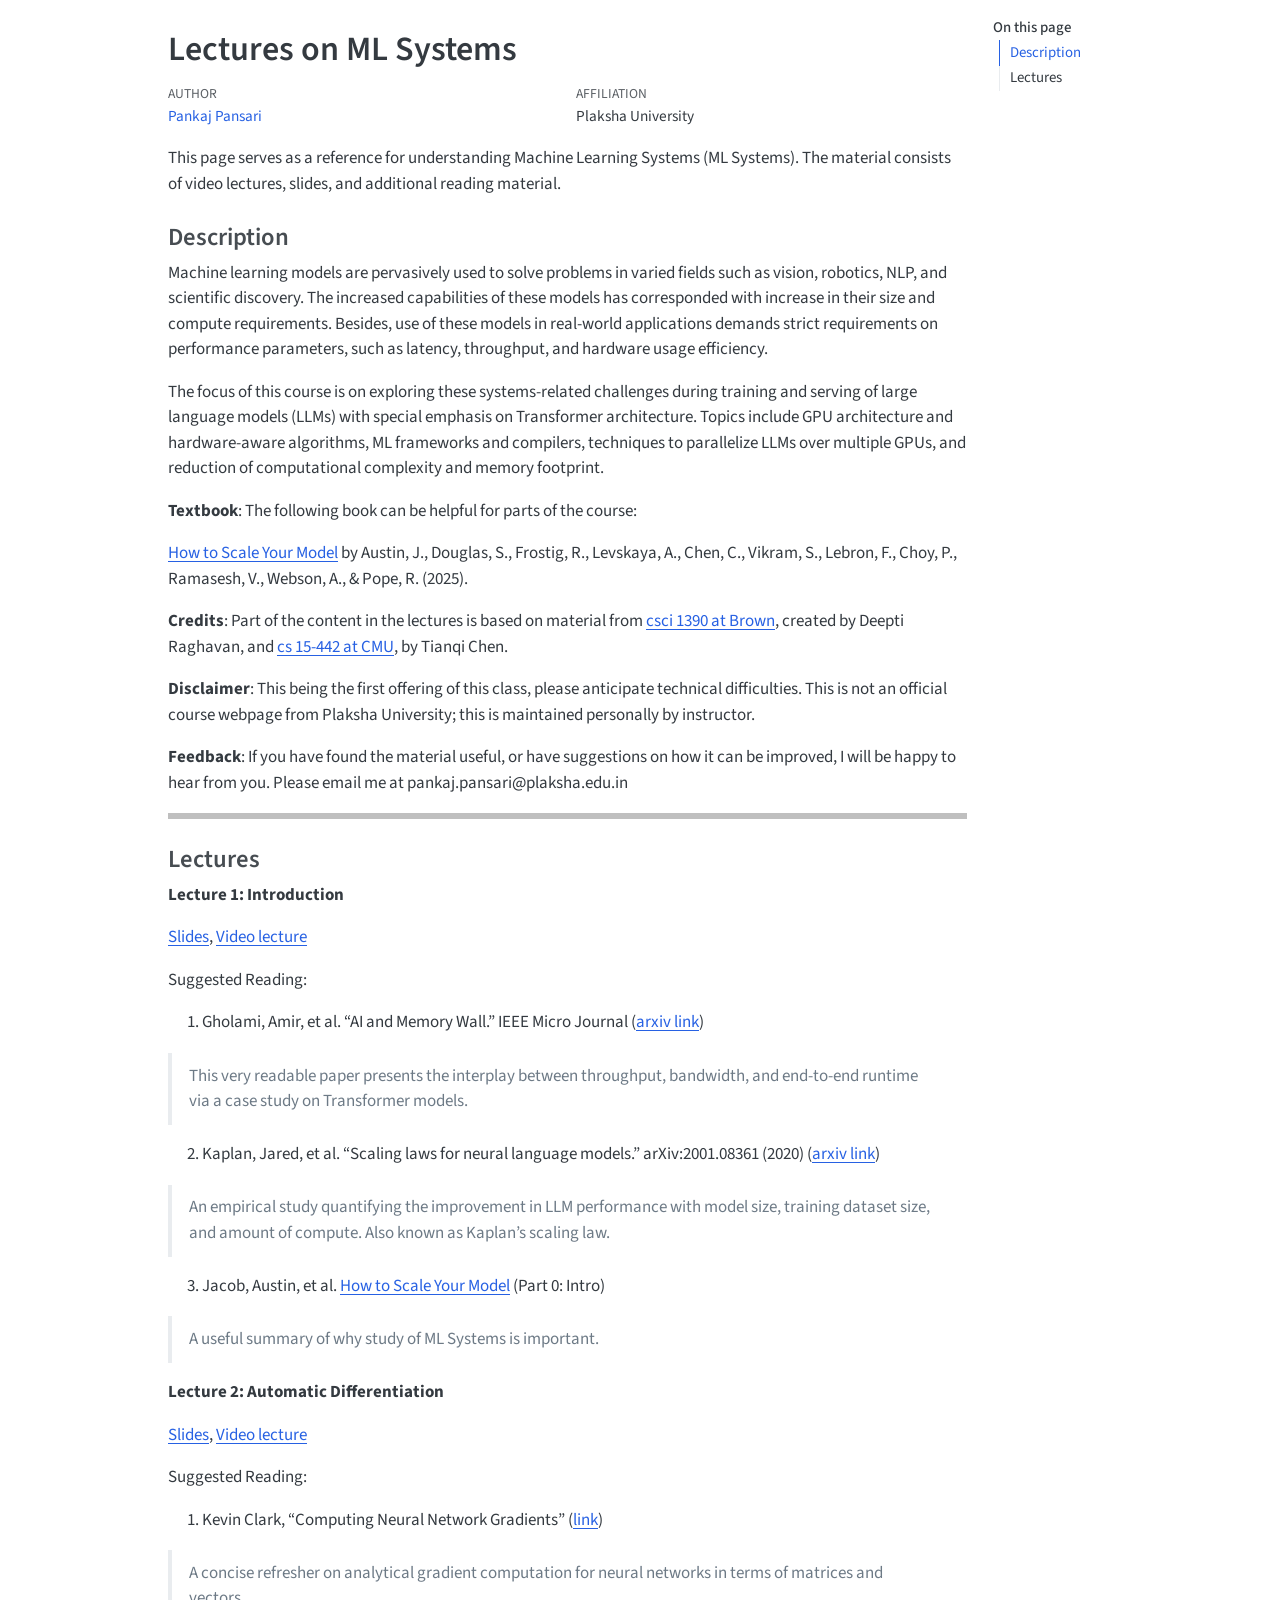
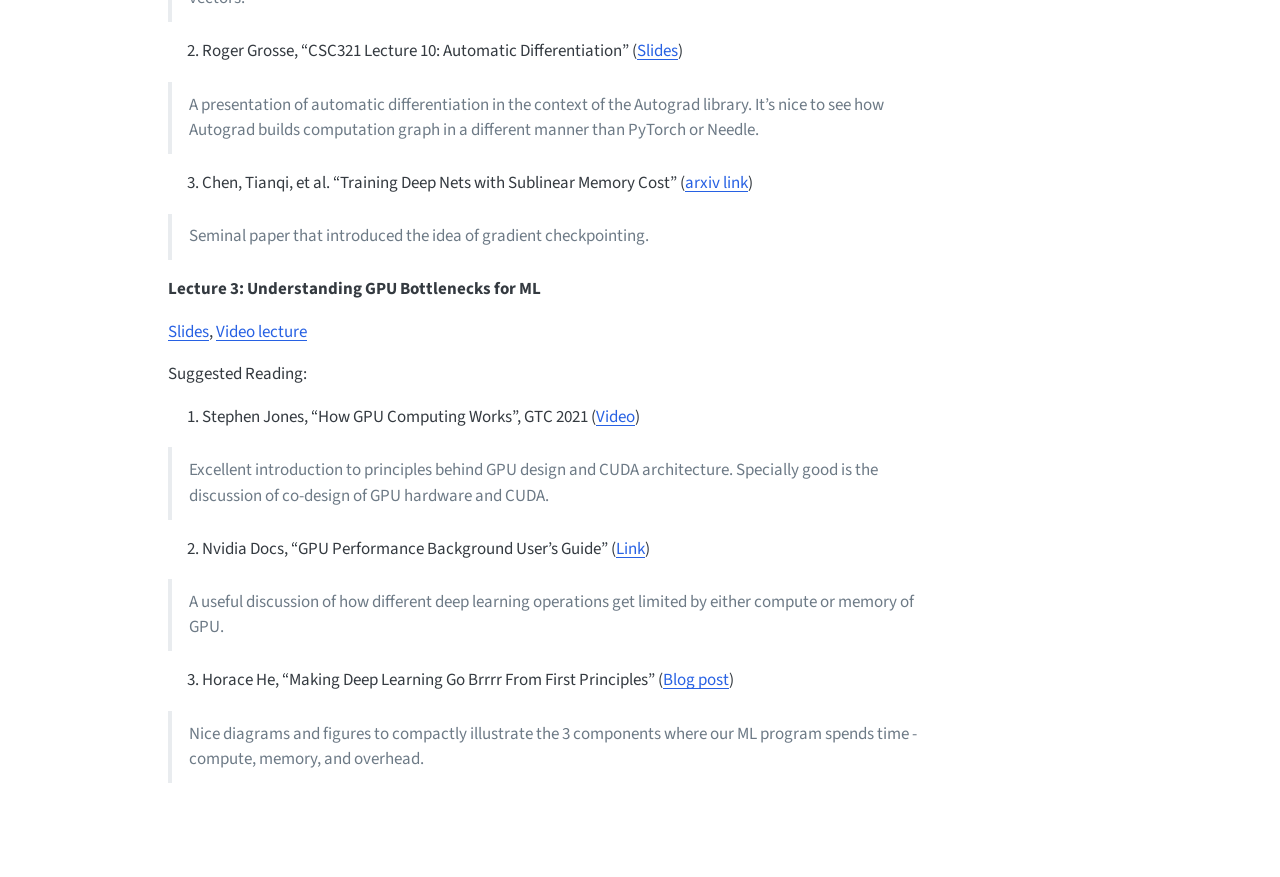
==== docs/index.html @ e57cf544 "Updated short one-liners about additional readings. Fixed warp scheduling error in lecture 3 slide." ====
<!DOCTYPE html>
<html xmlns="http://www.w3.org/1999/xhtml" lang="en" xml:lang="en"><head>

<meta charset="utf-8">
<meta name="generator" content="quarto-1.6.43">

<meta name="viewport" content="width=device-width, initial-scale=1.0, user-scalable=yes">

<meta name="author" content="Pankaj Pansari">

<title>Lectures on ML Systems – Lectures</title>
<style>
code{white-space: pre-wrap;}
span.smallcaps{font-variant: small-caps;}
div.columns{display: flex; gap: min(4vw, 1.5em);}
div.column{flex: auto; overflow-x: auto;}
div.hanging-indent{margin-left: 1.5em; text-indent: -1.5em;}
ul.task-list{list-style: none;}
ul.task-list li input[type="checkbox"] {
  width: 0.8em;
  margin: 0 0.8em 0.2em -1em; /* quarto-specific, see https://github.com/quarto-dev/quarto-cli/issues/4556 */ 
  vertical-align: middle;
}
</style>


<script src="site_libs/quarto-nav/quarto-nav.js"></script>
<script src="site_libs/clipboard/clipboard.min.js"></script>
<script src="site_libs/quarto-search/autocomplete.umd.js"></script>
<script src="site_libs/quarto-search/fuse.min.js"></script>
<script src="site_libs/quarto-search/quarto-search.js"></script>
<meta name="quarto:offset" content="./">
<script src="site_libs/quarto-html/quarto.js"></script>
<script src="site_libs/quarto-html/popper.min.js"></script>
<script src="site_libs/quarto-html/tippy.umd.min.js"></script>
<script src="site_libs/quarto-html/anchor.min.js"></script>
<link href="site_libs/quarto-html/tippy.css" rel="stylesheet">
<link href="site_libs/quarto-html/quarto-syntax-highlighting-d4d76bf8491c20bad77d141916dc28e1.css" rel="stylesheet" id="quarto-text-highlighting-styles">
<script src="site_libs/bootstrap/bootstrap.min.js"></script>
<link href="site_libs/bootstrap/bootstrap-icons.css" rel="stylesheet">
<link href="site_libs/bootstrap/bootstrap-c3d4629bfb50025cf60797e0358bd0d3.min.css" rel="stylesheet" append-hash="true" id="quarto-bootstrap" data-mode="light">
<script id="quarto-search-options" type="application/json">{
  "location": "sidebar",
  "copy-button": false,
  "collapse-after": 3,
  "panel-placement": "start",
  "type": "textbox",
  "limit": 50,
  "keyboard-shortcut": [
    "f",
    "/",
    "s"
  ],
  "show-item-context": false,
  "language": {
    "search-no-results-text": "No results",
    "search-matching-documents-text": "matching documents",
    "search-copy-link-title": "Copy link to search",
    "search-hide-matches-text": "Hide additional matches",
    "search-more-match-text": "more match in this document",
    "search-more-matches-text": "more matches in this document",
    "search-clear-button-title": "Clear",
    "search-text-placeholder": "",
    "search-detached-cancel-button-title": "Cancel",
    "search-submit-button-title": "Submit",
    "search-label": "Search"
  }
}</script>


<link rel="stylesheet" href="styles.css">
</head>

<body>

<div id="quarto-search-results"></div>
<!-- content -->
<div id="quarto-content" class="quarto-container page-columns page-rows-contents page-layout-article">
<!-- sidebar -->
<!-- margin-sidebar -->
    <div id="quarto-margin-sidebar" class="sidebar margin-sidebar">
        <nav id="TOC" role="doc-toc" class="toc-active">
    <h2 id="toc-title">On this page</h2>
   
  <ul>
  <li><a href="#description" id="toc-description" class="nav-link active" data-scroll-target="#description">Description</a></li>
  <li><a href="#lectures" id="toc-lectures" class="nav-link" data-scroll-target="#lectures">Lectures</a></li>
  </ul>
</nav>
    </div>
<!-- main -->
<main class="content" id="quarto-document-content">

<header id="title-block-header" class="quarto-title-block default">
<div class="quarto-title">
<h1 class="title">Lectures on ML Systems</h1>
</div>


<div class="quarto-title-meta-author">
  <div class="quarto-title-meta-heading">Author</div>
  <div class="quarto-title-meta-heading">Affiliation</div>
  
    <div class="quarto-title-meta-contents">
    <p class="author"><a href="https://pankajpansari.github.io/about.html">Pankaj Pansari</a> </p>
  </div>
  <div class="quarto-title-meta-contents">
        <p class="affiliation">
            Plaksha University
          </p>
      </div>
  </div>

<div class="quarto-title-meta">

      
  
    
  </div>
  


</header>


<p>This page serves as a reference for understanding Machine Learning Systems (ML Systems). The material consists of video lectures, slides, and additional reading material.</p>
<section id="description" class="level3">
<h3 class="anchored" data-anchor-id="description">Description</h3>
<p>Machine learning models are pervasively used to solve problems in varied fields such as vision, robotics, NLP, and scientific discovery. The increased capabilities of these models has corresponded with increase in their size and compute requirements. Besides, use of these models in real-world applications demands strict requirements on performance parameters, such as latency, throughput, and hardware usage efficiency.</p>
<p>The focus of this course is on exploring these systems-related challenges during training and serving of large language models (LLMs) with special emphasis on Transformer architecture. Topics include GPU architecture and hardware-aware algorithms, ML frameworks and compilers, techniques to parallelize LLMs over multiple GPUs, and reduction of computational complexity and memory footprint.</p>
<p><strong>Textbook</strong>: The following book can be helpful for parts of the course:</p>
<p><a href="https://jax-ml.github.io/scaling-book/">How to Scale Your Model</a> by Austin, J., Douglas, S., Frostig, R., Levskaya, A., Chen, C., Vikram, S., Lebron, F., Choy, P., Ramasesh, V., Webson, A., &amp; Pope, R. (2025).</p>
<p><strong>Credits</strong>: Part of the content in the lectures is based on material from <a href="https://cs.brown.edu/courses/csci1390/">csci 1390 at Brown</a>, created by Deepti Raghavan, and <a href="https://catalyst.cs.cmu.edu/15-884-mlsys-sp21/">cs 15-442 at CMU</a>, by Tianqi Chen.</p>
<p><strong>Disclaimer</strong>: This being the first offering of this class, please anticipate technical difficulties. This is not an official course webpage from Plaksha University; this is maintained personally by instructor.</p>
<p><strong>Feedback</strong>: If you have found the material useful, or have suggestions on how it can be improved, I will be happy to hear from you. Please email me at pankaj.pansari@plaksha.edu.in</p>
<hr style="border: 3px solid black;">
</section>
<section id="lectures" class="level3">
<h3 class="anchored" data-anchor-id="lectures">Lectures</h3>
<p><strong>Lecture 1: Introduction</strong></p>
<p><a href="https://drive.google.com/file/d/15XROZ6VQ4ZsiYpsDWv1jxMSEGCD6J6x9/view?usp=sharing">Slides</a>, <a href="https://youtu.be/BQgaIufinwc">Video lecture</a></p>
<p>Suggested Reading:</p>
<ol type="1">
<li>Gholami, Amir, et al.&nbsp;“AI and Memory Wall.” IEEE Micro Journal (<a href="https://arxiv.org/abs/2403.14123">arxiv link</a>)</li>
</ol>
<blockquote class="blockquote">
<p>This very readable paper presents the interplay between throughput, bandwidth, and end-to-end runtime via a case study on Transformer models.</p>
</blockquote>
<ol start="2" type="1">
<li>Kaplan, Jared, et al.&nbsp;“Scaling laws for neural language models.” arXiv:2001.08361 (2020) (<a href="https://arxiv.org/abs/2001.08361">arxiv link</a>)</li>
</ol>
<blockquote class="blockquote">
<p>An empirical study quantifying the improvement in LLM performance with model size, training dataset size, and amount of compute. Also known as Kaplan’s scaling law.</p>
</blockquote>
<ol start="3" type="1">
<li>Jacob, Austin, et al.&nbsp;<a href="https://jax-ml.github.io/scaling-book/">How to Scale Your Model</a> (Part 0: Intro)</li>
</ol>
<blockquote class="blockquote">
<p>A useful summary of why study of ML Systems is important.</p>
</blockquote>
<p><strong>Lecture 2: Automatic Differentiation</strong></p>
<p><a href="https://drive.google.com/file/d/15f9BvkVyV-6b5sWcqEmzOkrDqZZzW2zZ/view?usp=sharing">Slides</a>, <a href="https://youtu.be/R8tktoCW1VI">Video lecture</a></p>
<p>Suggested Reading:</p>
<ol type="1">
<li>Kevin Clark, “Computing Neural Network Gradients” (<a href="https://web.stanford.edu/class/cs224n/readings/gradient-notes.pdf">link</a>)</li>
</ol>
<blockquote class="blockquote">
<p>A concise refresher on analytical gradient computation for neural networks in terms of matrices and vectors.</p>
</blockquote>
<ol start="2" type="1">
<li>Roger Grosse, “CSC321 Lecture 10: Automatic Differentiation” (<a href="https://www.cs.toronto.edu/~rgrosse/courses/csc321_2018/slides/lec10.pdf">Slides</a>)</li>
</ol>
<blockquote class="blockquote">
<p>A presentation of automatic differentiation in the context of the Autograd library. It’s nice to see how Autograd builds computation graph in a different manner than PyTorch or Needle.</p>
</blockquote>
<ol start="3" type="1">
<li>Chen, Tianqi, et al.&nbsp;“Training Deep Nets with Sublinear Memory Cost” (<a href="https://arxiv.org/abs/1604.06174">arxiv link</a>)</li>
</ol>
<blockquote class="blockquote">
<p>Seminal paper that introduced the idea of gradient checkpointing.</p>
</blockquote>
<p><strong>Lecture 3: Understanding GPU Bottlenecks for ML</strong></p>
<p><a href="https://drive.google.com/file/d/1TRr3Zu9wibIAq7B8lKR0q2QMquexqHFF/view?usp=drive_link">Slides</a>, <a href="https://youtu.be/ee91JdpzigU">Video lecture</a></p>
<p>Suggested Reading:</p>
<ol type="1">
<li>Stephen Jones, “How GPU Computing Works”, GTC 2021 (<a href="https://youtu.be/3l10o0DYJXg?si=XmGT9VRL9HwjY1us">Video</a>)</li>
</ol>
<blockquote class="blockquote">
<p>Excellent introduction to principles behind GPU design and CUDA architecture. Specially good is the discussion of co-design of GPU hardware and CUDA.</p>
</blockquote>
<ol start="2" type="1">
<li>Nvidia Docs, “GPU Performance Background User’s Guide” (<a href="https://docs.nvidia.com/deeplearning/performance/dl-performance-gpu-background/index.html">Link</a>)</li>
</ol>
<blockquote class="blockquote">
<p>A useful discussion of how different deep learning operations get limited by either compute or memory of GPU.</p>
</blockquote>
<ol start="3" type="1">
<li>Horace He, “Making Deep Learning Go Brrrr From First Principles” (<a href="https://horace.io/brrr_intro.html">Blog post</a>)</li>
</ol>
<blockquote class="blockquote">
<p>Nice diagrams and figures to compactly illustrate the 3 components where our ML program spends time - compute, memory, and overhead.</p>
</blockquote>


</section>

</main> <!-- /main -->
<script id="quarto-html-after-body" type="application/javascript">
window.document.addEventListener("DOMContentLoaded", function (event) {
  const toggleBodyColorMode = (bsSheetEl) => {
    const mode = bsSheetEl.getAttribute("data-mode");
    const bodyEl = window.document.querySelector("body");
    if (mode === "dark") {
      bodyEl.classList.add("quarto-dark");
      bodyEl.classList.remove("quarto-light");
    } else {
      bodyEl.classList.add("quarto-light");
      bodyEl.classList.remove("quarto-dark");
    }
  }
  const toggleBodyColorPrimary = () => {
    const bsSheetEl = window.document.querySelector("link#quarto-bootstrap");
    if (bsSheetEl) {
      toggleBodyColorMode(bsSheetEl);
    }
  }
  toggleBodyColorPrimary();  
  const icon = "";
  const anchorJS = new window.AnchorJS();
  anchorJS.options = {
    placement: 'right',
    icon: icon
  };
  anchorJS.add('.anchored');
  const isCodeAnnotation = (el) => {
    for (const clz of el.classList) {
      if (clz.startsWith('code-annotation-')) {                     
        return true;
      }
    }
    return false;
  }
  const onCopySuccess = function(e) {
    // button target
    const button = e.trigger;
    // don't keep focus
    button.blur();
    // flash "checked"
    button.classList.add('code-copy-button-checked');
    var currentTitle = button.getAttribute("title");
    button.setAttribute("title", "Copied!");
    let tooltip;
    if (window.bootstrap) {
      button.setAttribute("data-bs-toggle", "tooltip");
      button.setAttribute("data-bs-placement", "left");
      button.setAttribute("data-bs-title", "Copied!");
      tooltip = new bootstrap.Tooltip(button, 
        { trigger: "manual", 
          customClass: "code-copy-button-tooltip",
          offset: [0, -8]});
      tooltip.show();    
    }
    setTimeout(function() {
      if (tooltip) {
        tooltip.hide();
        button.removeAttribute("data-bs-title");
        button.removeAttribute("data-bs-toggle");
        button.removeAttribute("data-bs-placement");
      }
      button.setAttribute("title", currentTitle);
      button.classList.remove('code-copy-button-checked');
    }, 1000);
    // clear code selection
    e.clearSelection();
  }
  const getTextToCopy = function(trigger) {
      const codeEl = trigger.previousElementSibling.cloneNode(true);
      for (const childEl of codeEl.children) {
        if (isCodeAnnotation(childEl)) {
          childEl.remove();
        }
      }
      return codeEl.innerText;
  }
  const clipboard = new window.ClipboardJS('.code-copy-button:not([data-in-quarto-modal])', {
    text: getTextToCopy
  });
  clipboard.on('success', onCopySuccess);
  if (window.document.getElementById('quarto-embedded-source-code-modal')) {
    const clipboardModal = new window.ClipboardJS('.code-copy-button[data-in-quarto-modal]', {
      text: getTextToCopy,
      container: window.document.getElementById('quarto-embedded-source-code-modal')
    });
    clipboardModal.on('success', onCopySuccess);
  }
    var localhostRegex = new RegExp(/^(?:http|https):\/\/localhost\:?[0-9]*\//);
    var mailtoRegex = new RegExp(/^mailto:/);
      var filterRegex = new RegExp('/' + window.location.host + '/');
    var isInternal = (href) => {
        return filterRegex.test(href) || localhostRegex.test(href) || mailtoRegex.test(href);
    }
    // Inspect non-navigation links and adorn them if external
 	var links = window.document.querySelectorAll('a[href]:not(.nav-link):not(.navbar-brand):not(.toc-action):not(.sidebar-link):not(.sidebar-item-toggle):not(.pagination-link):not(.no-external):not([aria-hidden]):not(.dropdown-item):not(.quarto-navigation-tool):not(.about-link)');
    for (var i=0; i<links.length; i++) {
      const link = links[i];
      if (!isInternal(link.href)) {
        // undo the damage that might have been done by quarto-nav.js in the case of
        // links that we want to consider external
        if (link.dataset.originalHref !== undefined) {
          link.href = link.dataset.originalHref;
        }
      }
    }
  function tippyHover(el, contentFn, onTriggerFn, onUntriggerFn) {
    const config = {
      allowHTML: true,
      maxWidth: 500,
      delay: 100,
      arrow: false,
      appendTo: function(el) {
          return el.parentElement;
      },
      interactive: true,
      interactiveBorder: 10,
      theme: 'quarto',
      placement: 'bottom-start',
    };
    if (contentFn) {
      config.content = contentFn;
    }
    if (onTriggerFn) {
      config.onTrigger = onTriggerFn;
    }
    if (onUntriggerFn) {
      config.onUntrigger = onUntriggerFn;
    }
    window.tippy(el, config); 
  }
  const noterefs = window.document.querySelectorAll('a[role="doc-noteref"]');
  for (var i=0; i<noterefs.length; i++) {
    const ref = noterefs[i];
    tippyHover(ref, function() {
      // use id or data attribute instead here
      let href = ref.getAttribute('data-footnote-href') || ref.getAttribute('href');
      try { href = new URL(href).hash; } catch {}
      const id = href.replace(/^#\/?/, "");
      const note = window.document.getElementById(id);
      if (note) {
        return note.innerHTML;
      } else {
        return "";
      }
    });
  }
  const xrefs = window.document.querySelectorAll('a.quarto-xref');
  const processXRef = (id, note) => {
    // Strip column container classes
    const stripColumnClz = (el) => {
      el.classList.remove("page-full", "page-columns");
      if (el.children) {
        for (const child of el.children) {
          stripColumnClz(child);
        }
      }
    }
    stripColumnClz(note)
    if (id === null || id.startsWith('sec-')) {
      // Special case sections, only their first couple elements
      const container = document.createElement("div");
      if (note.children && note.children.length > 2) {
        container.appendChild(note.children[0].cloneNode(true));
        for (let i = 1; i < note.children.length; i++) {
          const child = note.children[i];
          if (child.tagName === "P" && child.innerText === "") {
            continue;
          } else {
            container.appendChild(child.cloneNode(true));
            break;
          }
        }
        if (window.Quarto?.typesetMath) {
          window.Quarto.typesetMath(container);
        }
        return container.innerHTML
      } else {
        if (window.Quarto?.typesetMath) {
          window.Quarto.typesetMath(note);
        }
        return note.innerHTML;
      }
    } else {
      // Remove any anchor links if they are present
      const anchorLink = note.querySelector('a.anchorjs-link');
      if (anchorLink) {
        anchorLink.remove();
      }
      if (window.Quarto?.typesetMath) {
        window.Quarto.typesetMath(note);
      }
      if (note.classList.contains("callout")) {
        return note.outerHTML;
      } else {
        return note.innerHTML;
      }
    }
  }
  for (var i=0; i<xrefs.length; i++) {
    const xref = xrefs[i];
    tippyHover(xref, undefined, function(instance) {
      instance.disable();
      let url = xref.getAttribute('href');
      let hash = undefined; 
      if (url.startsWith('#')) {
        hash = url;
      } else {
        try { hash = new URL(url).hash; } catch {}
      }
      if (hash) {
        const id = hash.replace(/^#\/?/, "");
        const note = window.document.getElementById(id);
        if (note !== null) {
          try {
            const html = processXRef(id, note.cloneNode(true));
            instance.setContent(html);
          } finally {
            instance.enable();
            instance.show();
          }
        } else {
          // See if we can fetch this
          fetch(url.split('#')[0])
          .then(res => res.text())
          .then(html => {
            const parser = new DOMParser();
            const htmlDoc = parser.parseFromString(html, "text/html");
            const note = htmlDoc.getElementById(id);
            if (note !== null) {
              const html = processXRef(id, note);
              instance.setContent(html);
            } 
          }).finally(() => {
            instance.enable();
            instance.show();
          });
        }
      } else {
        // See if we can fetch a full url (with no hash to target)
        // This is a special case and we should probably do some content thinning / targeting
        fetch(url)
        .then(res => res.text())
        .then(html => {
          const parser = new DOMParser();
          const htmlDoc = parser.parseFromString(html, "text/html");
          const note = htmlDoc.querySelector('main.content');
          if (note !== null) {
            // This should only happen for chapter cross references
            // (since there is no id in the URL)
            // remove the first header
            if (note.children.length > 0 && note.children[0].tagName === "HEADER") {
              note.children[0].remove();
            }
            const html = processXRef(null, note);
            instance.setContent(html);
          } 
        }).finally(() => {
          instance.enable();
          instance.show();
        });
      }
    }, function(instance) {
    });
  }
      let selectedAnnoteEl;
      const selectorForAnnotation = ( cell, annotation) => {
        let cellAttr = 'data-code-cell="' + cell + '"';
        let lineAttr = 'data-code-annotation="' +  annotation + '"';
        const selector = 'span[' + cellAttr + '][' + lineAttr + ']';
        return selector;
      }
      const selectCodeLines = (annoteEl) => {
        const doc = window.document;
        const targetCell = annoteEl.getAttribute("data-target-cell");
        const targetAnnotation = annoteEl.getAttribute("data-target-annotation");
        const annoteSpan = window.document.querySelector(selectorForAnnotation(targetCell, targetAnnotation));
        const lines = annoteSpan.getAttribute("data-code-lines").split(",");
        const lineIds = lines.map((line) => {
          return targetCell + "-" + line;
        })
        let top = null;
        let height = null;
        let parent = null;
        if (lineIds.length > 0) {
            //compute the position of the single el (top and bottom and make a div)
            const el = window.document.getElementById(lineIds[0]);
            top = el.offsetTop;
            height = el.offsetHeight;
            parent = el.parentElement.parentElement;
          if (lineIds.length > 1) {
            const lastEl = window.document.getElementById(lineIds[lineIds.length - 1]);
            const bottom = lastEl.offsetTop + lastEl.offsetHeight;
            height = bottom - top;
          }
          if (top !== null && height !== null && parent !== null) {
            // cook up a div (if necessary) and position it 
            let div = window.document.getElementById("code-annotation-line-highlight");
            if (div === null) {
              div = window.document.createElement("div");
              div.setAttribute("id", "code-annotation-line-highlight");
              div.style.position = 'absolute';
              parent.appendChild(div);
            }
            div.style.top = top - 2 + "px";
            div.style.height = height + 4 + "px";
            div.style.left = 0;
            let gutterDiv = window.document.getElementById("code-annotation-line-highlight-gutter");
            if (gutterDiv === null) {
              gutterDiv = window.document.createElement("div");
              gutterDiv.setAttribute("id", "code-annotation-line-highlight-gutter");
              gutterDiv.style.position = 'absolute';
              const codeCell = window.document.getElementById(targetCell);
              const gutter = codeCell.querySelector('.code-annotation-gutter');
              gutter.appendChild(gutterDiv);
            }
            gutterDiv.style.top = top - 2 + "px";
            gutterDiv.style.height = height + 4 + "px";
          }
          selectedAnnoteEl = annoteEl;
        }
      };
      const unselectCodeLines = () => {
        const elementsIds = ["code-annotation-line-highlight", "code-annotation-line-highlight-gutter"];
        elementsIds.forEach((elId) => {
          const div = window.document.getElementById(elId);
          if (div) {
            div.remove();
          }
        });
        selectedAnnoteEl = undefined;
      };
        // Handle positioning of the toggle
    window.addEventListener(
      "resize",
      throttle(() => {
        elRect = undefined;
        if (selectedAnnoteEl) {
          selectCodeLines(selectedAnnoteEl);
        }
      }, 10)
    );
    function throttle(fn, ms) {
    let throttle = false;
    let timer;
      return (...args) => {
        if(!throttle) { // first call gets through
            fn.apply(this, args);
            throttle = true;
        } else { // all the others get throttled
            if(timer) clearTimeout(timer); // cancel #2
            timer = setTimeout(() => {
              fn.apply(this, args);
              timer = throttle = false;
            }, ms);
        }
      };
    }
      // Attach click handler to the DT
      const annoteDls = window.document.querySelectorAll('dt[data-target-cell]');
      for (const annoteDlNode of annoteDls) {
        annoteDlNode.addEventListener('click', (event) => {
          const clickedEl = event.target;
          if (clickedEl !== selectedAnnoteEl) {
            unselectCodeLines();
            const activeEl = window.document.querySelector('dt[data-target-cell].code-annotation-active');
            if (activeEl) {
              activeEl.classList.remove('code-annotation-active');
            }
            selectCodeLines(clickedEl);
            clickedEl.classList.add('code-annotation-active');
          } else {
            // Unselect the line
            unselectCodeLines();
            clickedEl.classList.remove('code-annotation-active');
          }
        });
      }
  const findCites = (el) => {
    const parentEl = el.parentElement;
    if (parentEl) {
      const cites = parentEl.dataset.cites;
      if (cites) {
        return {
          el,
          cites: cites.split(' ')
        };
      } else {
        return findCites(el.parentElement)
      }
    } else {
      return undefined;
    }
  };
  var bibliorefs = window.document.querySelectorAll('a[role="doc-biblioref"]');
  for (var i=0; i<bibliorefs.length; i++) {
    const ref = bibliorefs[i];
    const citeInfo = findCites(ref);
    if (citeInfo) {
      tippyHover(citeInfo.el, function() {
        var popup = window.document.createElement('div');
        citeInfo.cites.forEach(function(cite) {
          var citeDiv = window.document.createElement('div');
          citeDiv.classList.add('hanging-indent');
          citeDiv.classList.add('csl-entry');
          var biblioDiv = window.document.getElementById('ref-' + cite);
          if (biblioDiv) {
            citeDiv.innerHTML = biblioDiv.innerHTML;
          }
          popup.appendChild(citeDiv);
        });
        return popup.innerHTML;
      });
    }
  }
});
</script>
</div> <!-- /content -->




</body></html>
---- docs/site_libs/quarto-html/tippy.css ----
.tippy-box[data-animation=fade][data-state=hidden]{opacity:0}[data-tippy-root]{max-width:calc(100vw - 10px)}.tippy-box{position:relative;background-color:#333;color:#fff;border-radius:4px;font-size:14px;line-height:1.4;white-space:normal;outline:0;transition-property:transform,visibility,opacity}.tippy-box[data-placement^=top]>.tippy-arrow{bottom:0}.tippy-box[data-placement^=top]>.tippy-arrow:before{bottom:-7px;left:0;border-width:8px 8px 0;border-top-color:initial;transform-origin:center top}.tippy-box[data-placement^=bottom]>.tippy-arrow{top:0}.tippy-box[data-placement^=bottom]>.tippy-arrow:before{top:-7px;left:0;border-width:0 8px 8px;border-bottom-color:initial;transform-origin:center bottom}.tippy-box[data-placement^=left]>.tippy-arrow{right:0}.tippy-box[data-placement^=left]>.tippy-arrow:before{border-width:8px 0 8px 8px;border-left-color:initial;right:-7px;transform-origin:center left}.tippy-box[data-placement^=right]>.tippy-arrow{left:0}.tippy-box[data-placement^=right]>.tippy-arrow:before{left:-7px;border-width:8px 8px 8px 0;border-right-color:initial;transform-origin:center right}.tippy-box[data-inertia][data-state=visible]{transition-timing-function:cubic-bezier(.54,1.5,.38,1.11)}.tippy-arrow{width:16px;height:16px;color:#333}.tippy-arrow:before{content:"";position:absolute;border-color:transparent;border-style:solid}.tippy-content{position:relative;padding:5px 9px;z-index:1}
---- docs/site_libs/quarto-html/quarto-syntax-highlighting-d4d76bf8491c20bad77d141916dc28e1.css ----
/* quarto syntax highlight colors */
:root {
  --quarto-hl-ot-color: #003B4F;
  --quarto-hl-at-color: #657422;
  --quarto-hl-ss-color: #20794D;
  --quarto-hl-an-color: #5E5E5E;
  --quarto-hl-fu-color: #4758AB;
  --quarto-hl-st-color: #20794D;
  --quarto-hl-cf-color: #003B4F;
  --quarto-hl-op-color: #5E5E5E;
  --quarto-hl-er-color: #AD0000;
  --quarto-hl-bn-color: #AD0000;
  --quarto-hl-al-color: #AD0000;
  --quarto-hl-va-color: #111111;
  --quarto-hl-bu-color: inherit;
  --quarto-hl-ex-color: inherit;
  --quarto-hl-pp-color: #AD0000;
  --quarto-hl-in-color: #5E5E5E;
  --quarto-hl-vs-color: #20794D;
  --quarto-hl-wa-color: #5E5E5E;
  --quarto-hl-do-color: #5E5E5E;
  --quarto-hl-im-color: #00769E;
  --quarto-hl-ch-color: #20794D;
  --quarto-hl-dt-color: #AD0000;
  --quarto-hl-fl-color: #AD0000;
  --quarto-hl-co-color: #5E5E5E;
  --quarto-hl-cv-color: #5E5E5E;
  --quarto-hl-cn-color: #8f5902;
  --quarto-hl-sc-color: #5E5E5E;
  --quarto-hl-dv-color: #AD0000;
  --quarto-hl-kw-color: #003B4F;
}

/* other quarto variables */
:root {
  --quarto-font-monospace: SFMono-Regular, Menlo, Monaco, Consolas, "Liberation Mono", "Courier New", monospace;
}

pre > code.sourceCode > span {
  color: #003B4F;
}

code span {
  color: #003B4F;
}

code.sourceCode > span {
  color: #003B4F;
}

div.sourceCode,
div.sourceCode pre.sourceCode {
  color: #003B4F;
}

code span.ot {
  color: #003B4F;
  font-style: inherit;
}

code span.at {
  color: #657422;
  font-style: inherit;
}

code span.ss {
  color: #20794D;
  font-style: inherit;
}

code span.an {
  color: #5E5E5E;
  font-style: inherit;
}

code span.fu {
  color: #4758AB;
  font-style: inherit;
}

code span.st {
  color: #20794D;
  font-style: inherit;
}

code span.cf {
  color: #003B4F;
  font-weight: bold;
  font-style: inherit;
}

code span.op {
  color: #5E5E5E;
  font-style: inherit;
}

code span.er {
  color: #AD0000;
  font-style: inherit;
}

code span.bn {
  color: #AD0000;
  font-style: inherit;
}

code span.al {
  color: #AD0000;
  font-style: inherit;
}

code span.va {
  color: #111111;
  font-style: inherit;
}

code span.bu {
  font-style: inherit;
}

code span.ex {
  font-style: inherit;
}

code span.pp {
  color: #AD0000;
  font-style: inherit;
}

code span.in {
  color: #5E5E5E;
  font-style: inherit;
}

code span.vs {
  color: #20794D;
  font-style: inherit;
}

code span.wa {
  color: #5E5E5E;
  font-style: italic;
}

code span.do {
  color: #5E5E5E;
  font-style: italic;
}

code span.im {
  color: #00769E;
  font-style: inherit;
}

code span.ch {
  color: #20794D;
  font-style: inherit;
}

code span.dt {
  color: #AD0000;
  font-style: inherit;
}

code span.fl {
  color: #AD0000;
  font-style: inherit;
}

code span.co {
  color: #5E5E5E;
  font-style: inherit;
}

code span.cv {
  color: #5E5E5E;
  font-style: italic;
}

code span.cn {
  color: #8f5902;
  font-style: inherit;
}

code span.sc {
  color: #5E5E5E;
  font-style: inherit;
}

code span.dv {
  color: #AD0000;
  font-style: inherit;
}

code span.kw {
  color: #003B4F;
  font-weight: bold;
  font-style: inherit;
}

.prevent-inlining {
  content: "</";
}

/*# sourceMappingURL=c9c5d451c23b744f9cb2c98992a0aef2.css.map */
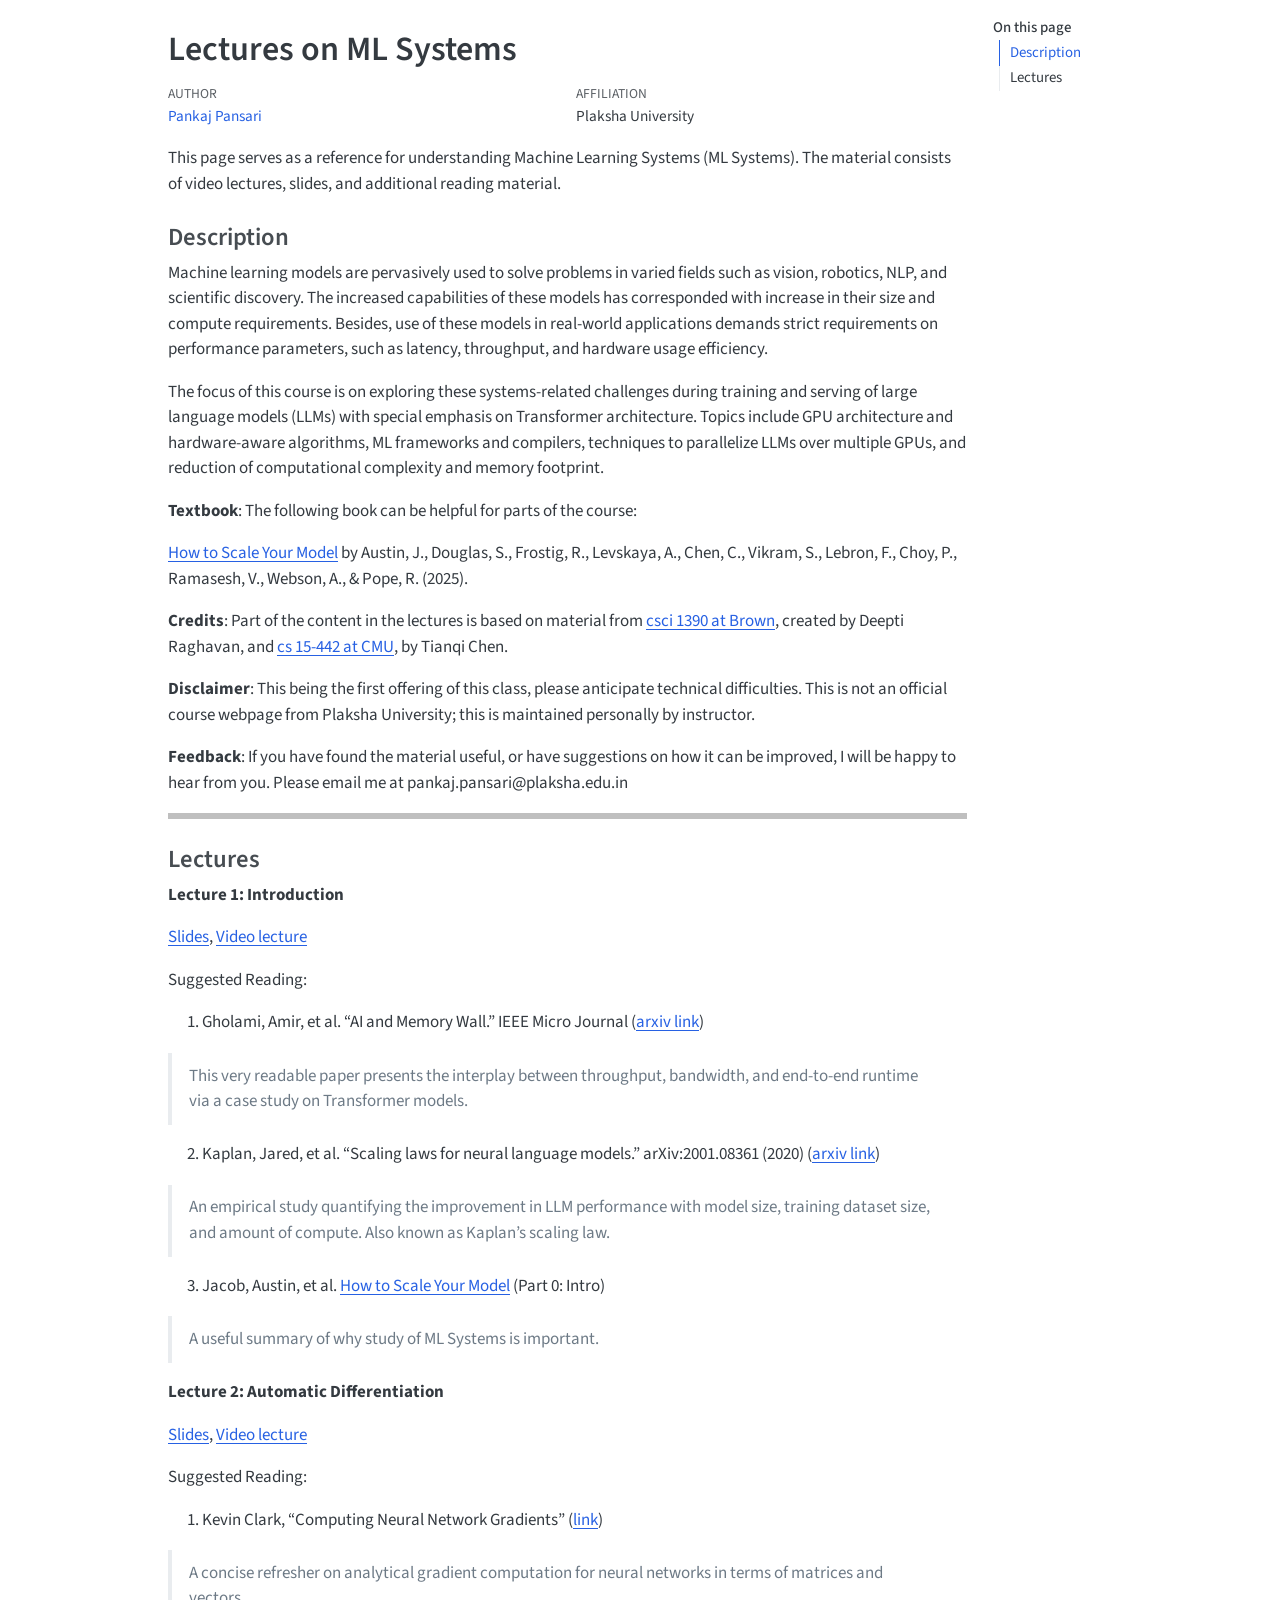
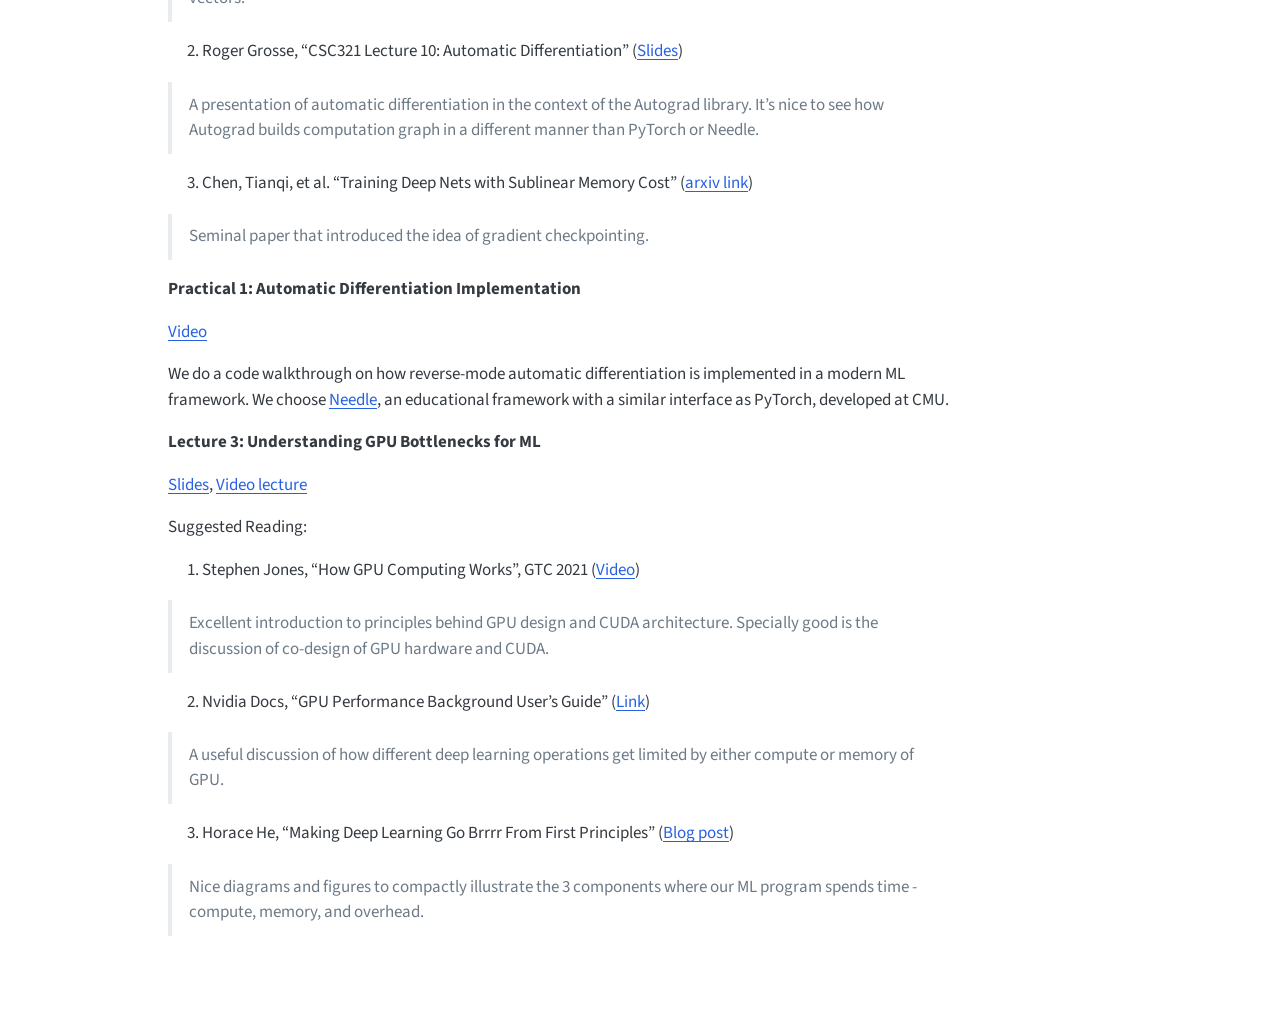
==== commit e96afd85: "Update to include practical 1" ====
--- a/docs/index.html
+++ b/docs/index.html
@@ -179,6 +179,9 @@
 <blockquote class="blockquote">
 <p>Seminal paper that introduced the idea of gradient checkpointing.</p>
 </blockquote>
+<p><strong>Practical 1: Automatic Differentiation Implementation</strong></p>
+<p><a href="https://youtu.be/PRQvq-AHokE">Video</a></p>
+<p>We do a code walkthrough on how reverse-mode automatic differentiation is implemented in a modern ML framework. We choose <a href="https://github.com/iwzbi/needle">Needle</a>, an educational framework with a similar interface as PyTorch, developed at CMU.</p>
 <p><strong>Lecture 3: Understanding GPU Bottlenecks for ML</strong></p>
 <p><a href="https://drive.google.com/file/d/1TRr3Zu9wibIAq7B8lKR0q2QMquexqHFF/view?usp=drive_link">Slides</a>, <a href="https://youtu.be/ee91JdpzigU">Video lecture</a></p>
 <p>Suggested Reading:</p>
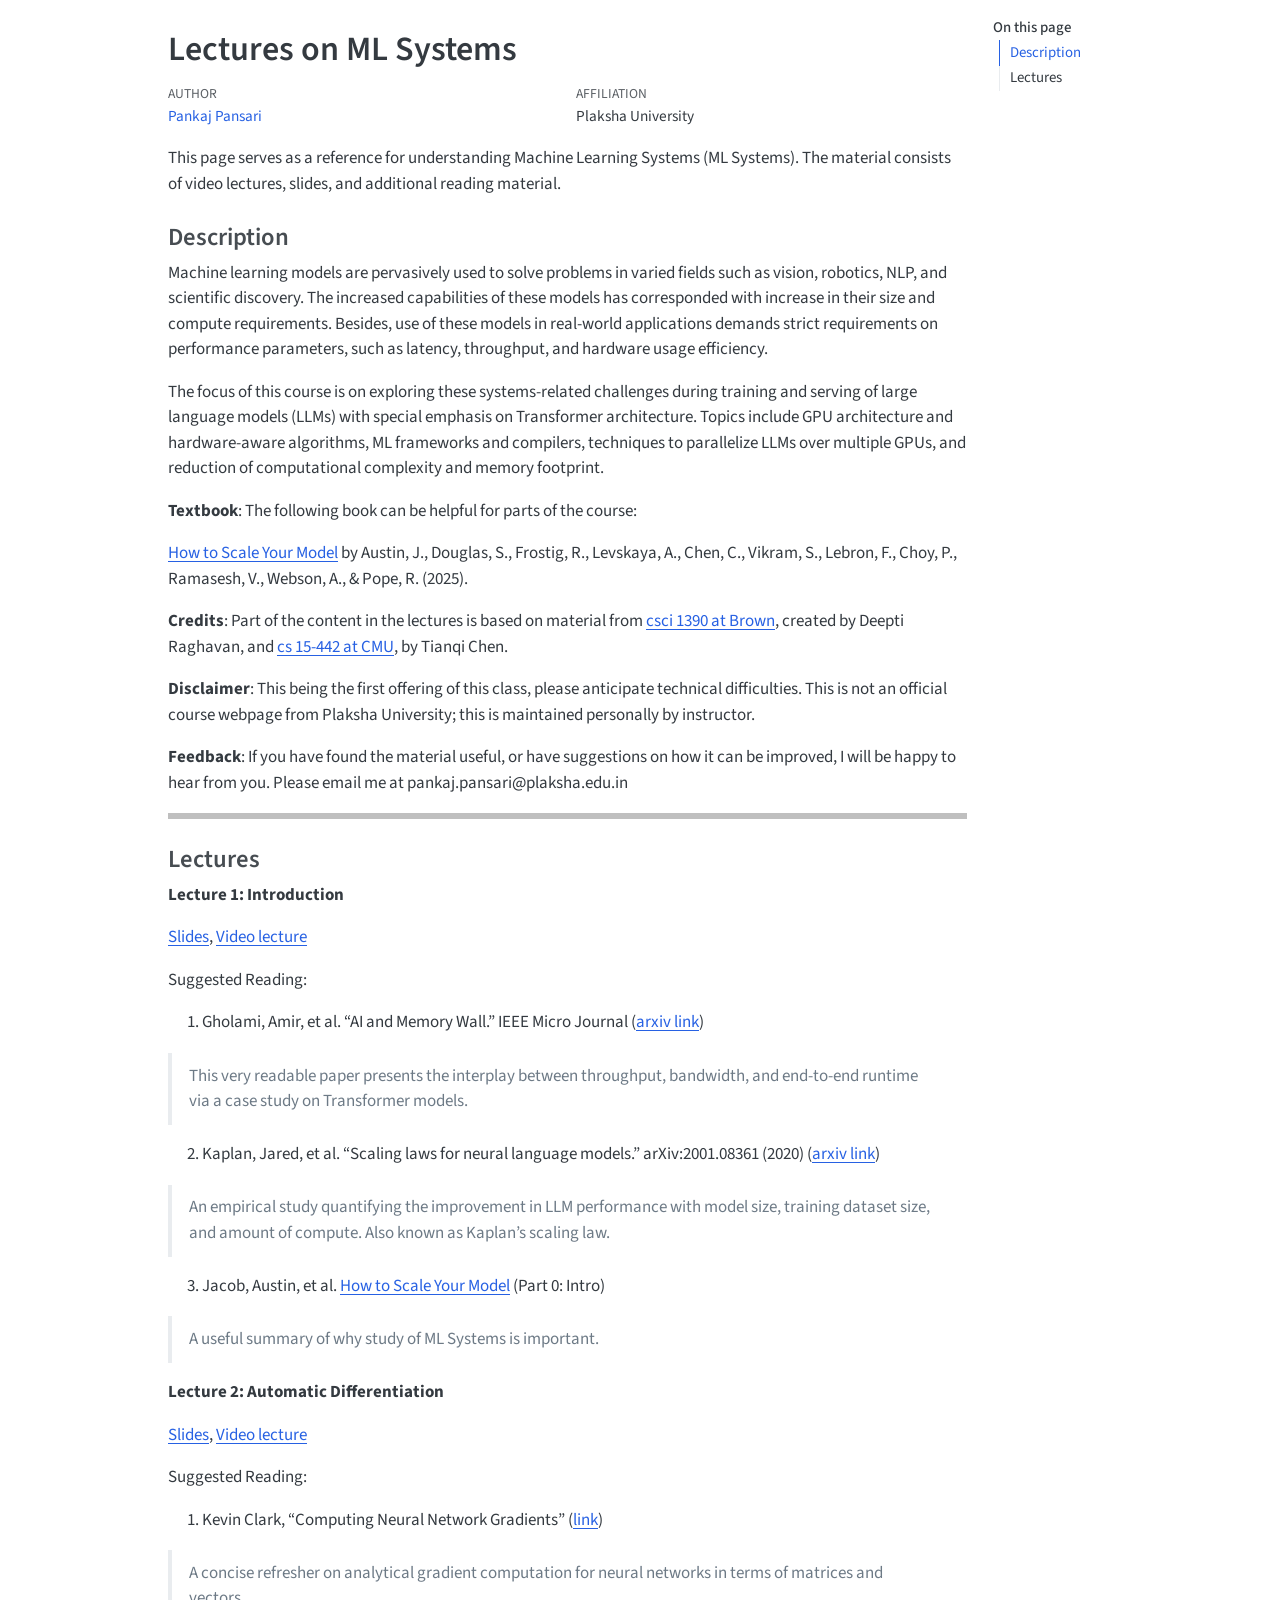
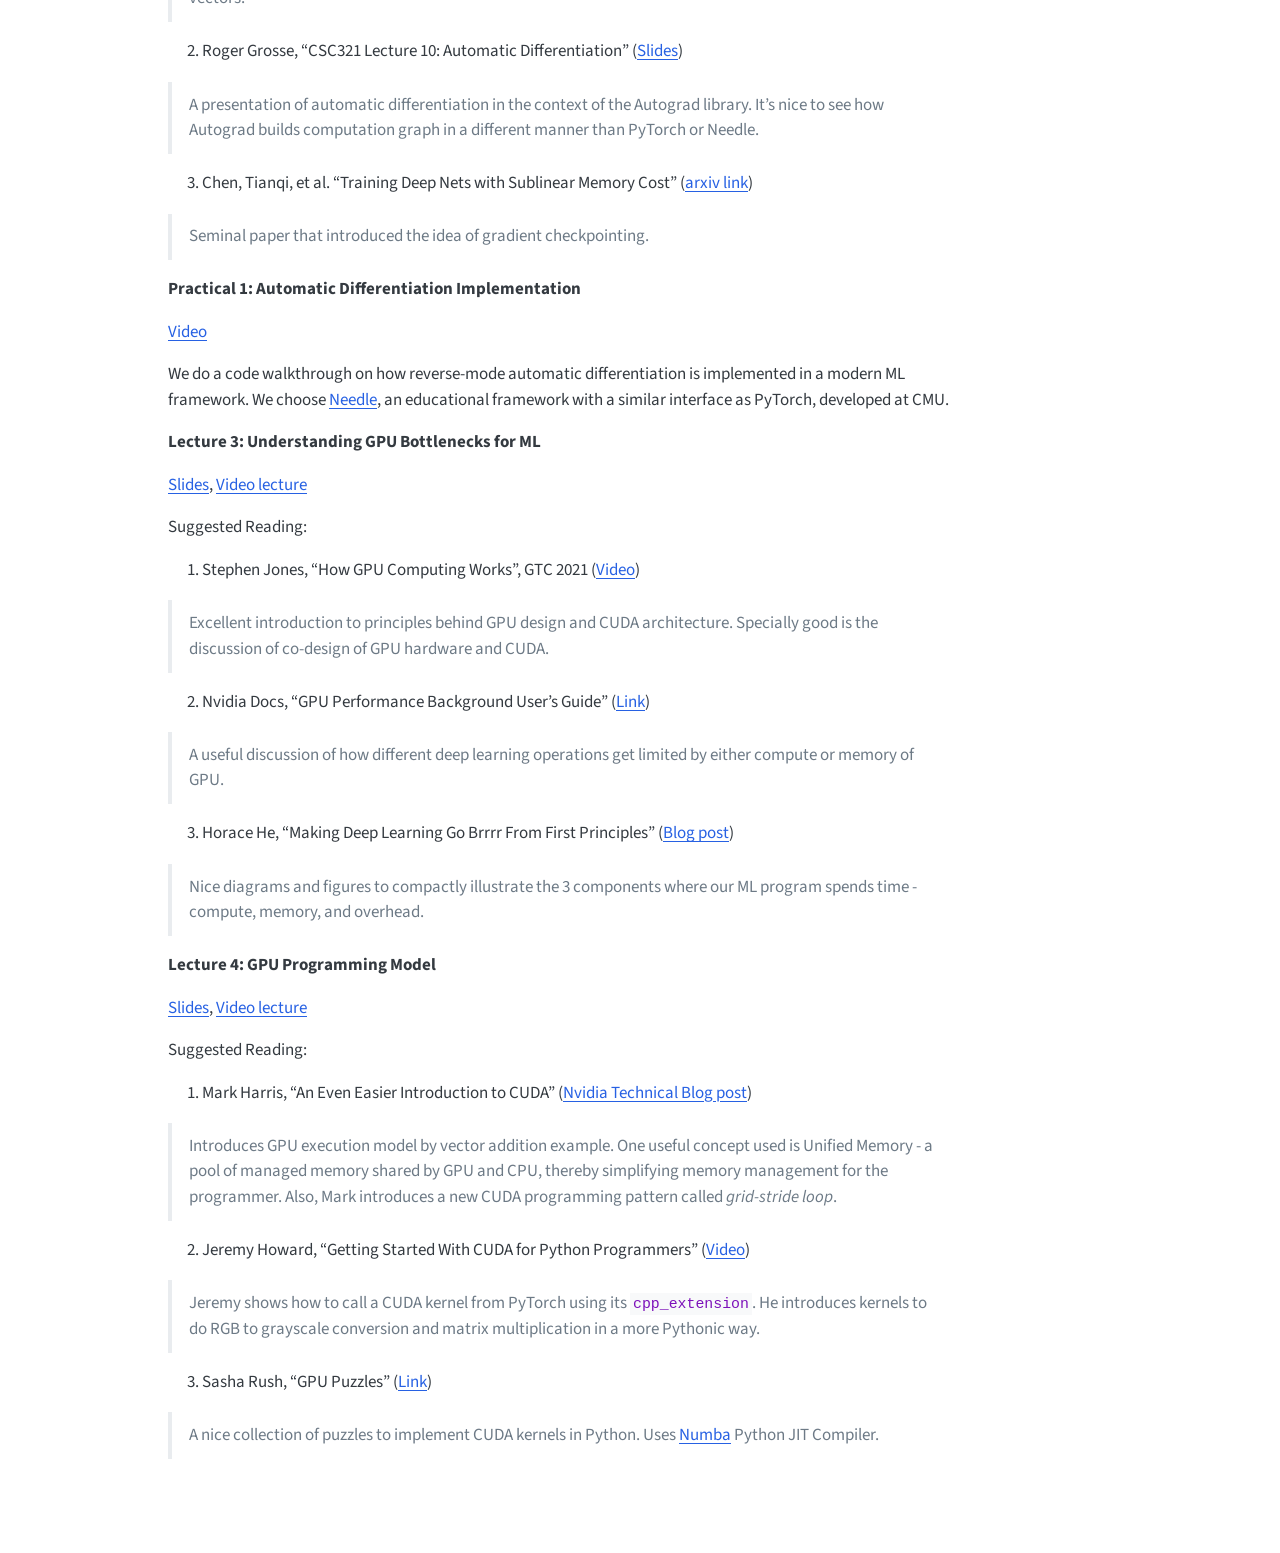
==== commit eb85b5e5: "Update to include lecture 4 gpu programming model" ====
--- a/docs/index.html
+++ b/docs/index.html
@@ -138,7 +138,7 @@
 <section id="lectures" class="level3">
 <h3 class="anchored" data-anchor-id="lectures">Lectures</h3>
 <p><strong>Lecture 1: Introduction</strong></p>
-<p><a href="https://drive.google.com/file/d/15XROZ6VQ4ZsiYpsDWv1jxMSEGCD6J6x9/view?usp=sharing">Slides</a>, <a href="https://youtu.be/BQgaIufinwc">Video lecture</a></p>
+<p><a href="https://drive.google.com/file/d/15XROZ6VQ4ZsiYpsDWv1jxMSEGCD6J6x9/view?usp=sharing">Slides</a>, <a href="https://youtu.be/TaFBC_U7TOY">Video lecture</a></p>
 <p>Suggested Reading:</p>
 <ol type="1">
 <li>Gholami, Amir, et al.&nbsp;“AI and Memory Wall.” IEEE Micro Journal (<a href="https://arxiv.org/abs/2403.14123">arxiv link</a>)</li>
@@ -159,7 +159,7 @@
 <p>A useful summary of why study of ML Systems is important.</p>
 </blockquote>
 <p><strong>Lecture 2: Automatic Differentiation</strong></p>
-<p><a href="https://drive.google.com/file/d/15f9BvkVyV-6b5sWcqEmzOkrDqZZzW2zZ/view?usp=sharing">Slides</a>, <a href="https://youtu.be/R8tktoCW1VI">Video lecture</a></p>
+<p><a href="https://drive.google.com/file/d/15f9BvkVyV-6b5sWcqEmzOkrDqZZzW2zZ/view?usp=sharing">Slides</a>, <a href="https://youtu.be/4pI13caAZ0E">Video lecture</a></p>
 <p>Suggested Reading:</p>
 <ol type="1">
 <li>Kevin Clark, “Computing Neural Network Gradients” (<a href="https://web.stanford.edu/class/cs224n/readings/gradient-notes.pdf">link</a>)</li>
@@ -180,10 +180,10 @@
 <p>Seminal paper that introduced the idea of gradient checkpointing.</p>
 </blockquote>
 <p><strong>Practical 1: Automatic Differentiation Implementation</strong></p>
-<p><a href="https://youtu.be/PRQvq-AHokE">Video</a></p>
+<p><a href="https://youtu.be/kjHdUqdm_aU">Video</a></p>
 <p>We do a code walkthrough on how reverse-mode automatic differentiation is implemented in a modern ML framework. We choose <a href="https://github.com/iwzbi/needle">Needle</a>, an educational framework with a similar interface as PyTorch, developed at CMU.</p>
 <p><strong>Lecture 3: Understanding GPU Bottlenecks for ML</strong></p>
-<p><a href="https://drive.google.com/file/d/1TRr3Zu9wibIAq7B8lKR0q2QMquexqHFF/view?usp=drive_link">Slides</a>, <a href="https://youtu.be/ee91JdpzigU">Video lecture</a></p>
+<p><a href="https://drive.google.com/file/d/1TRr3Zu9wibIAq7B8lKR0q2QMquexqHFF/view?usp=drive_link">Slides</a>, <a href="https://youtu.be/ZFwBQgdE-s4">Video lecture</a></p>
 <p>Suggested Reading:</p>
 <ol type="1">
 <li>Stephen Jones, “How GPU Computing Works”, GTC 2021 (<a href="https://youtu.be/3l10o0DYJXg?si=XmGT9VRL9HwjY1us">Video</a>)</li>
@@ -202,6 +202,27 @@
 </ol>
 <blockquote class="blockquote">
 <p>Nice diagrams and figures to compactly illustrate the 3 components where our ML program spends time - compute, memory, and overhead.</p>
+</blockquote>
+<p><strong>Lecture 4: GPU Programming Model</strong></p>
+<p><a href="https://drive.google.com/file/d/1FmzTAcrONNt_UIVcOMydtnplx-9r5HpN/view?usp=sharing">Slides</a>, <a href="https://youtu.be/oERajeZtiCk">Video lecture</a></p>
+<p>Suggested Reading:</p>
+<ol type="1">
+<li>Mark Harris, “An Even Easier Introduction to CUDA” (<a href="https://developer.nvidia.com/blog/even-easier-introduction-cuda/">Nvidia Technical Blog post</a>)</li>
+</ol>
+<blockquote class="blockquote">
+<p>Introduces GPU execution model by vector addition example. One useful concept used is Unified Memory - a pool of managed memory shared by GPU and CPU, thereby simplifying memory management for the programmer. Also, Mark introduces a new CUDA programming pattern called <em>grid-stride loop</em>.</p>
+</blockquote>
+<ol start="2" type="1">
+<li>Jeremy Howard, “Getting Started With CUDA for Python Programmers” (<a href="https://youtu.be/nOxKexn3iBo?si=LVgsojMY62Tpr6u9">Video</a>)</li>
+</ol>
+<blockquote class="blockquote">
+<p>Jeremy shows how to call a CUDA kernel from PyTorch using its <code>cpp_extension</code>. He introduces kernels to do RGB to grayscale conversion and matrix multiplication in a more Pythonic way.</p>
+</blockquote>
+<ol start="3" type="1">
+<li>Sasha Rush, “GPU Puzzles” (<a href="https://github.com/srush/GPU-Puzzles">Link</a>)</li>
+</ol>
+<blockquote class="blockquote">
+<p>A nice collection of puzzles to implement CUDA kernels in Python. Uses <a href="https://nvidia.github.io/numba-cuda/index.html">Numba</a> Python JIT Compiler.</p>
 </blockquote>
 
 
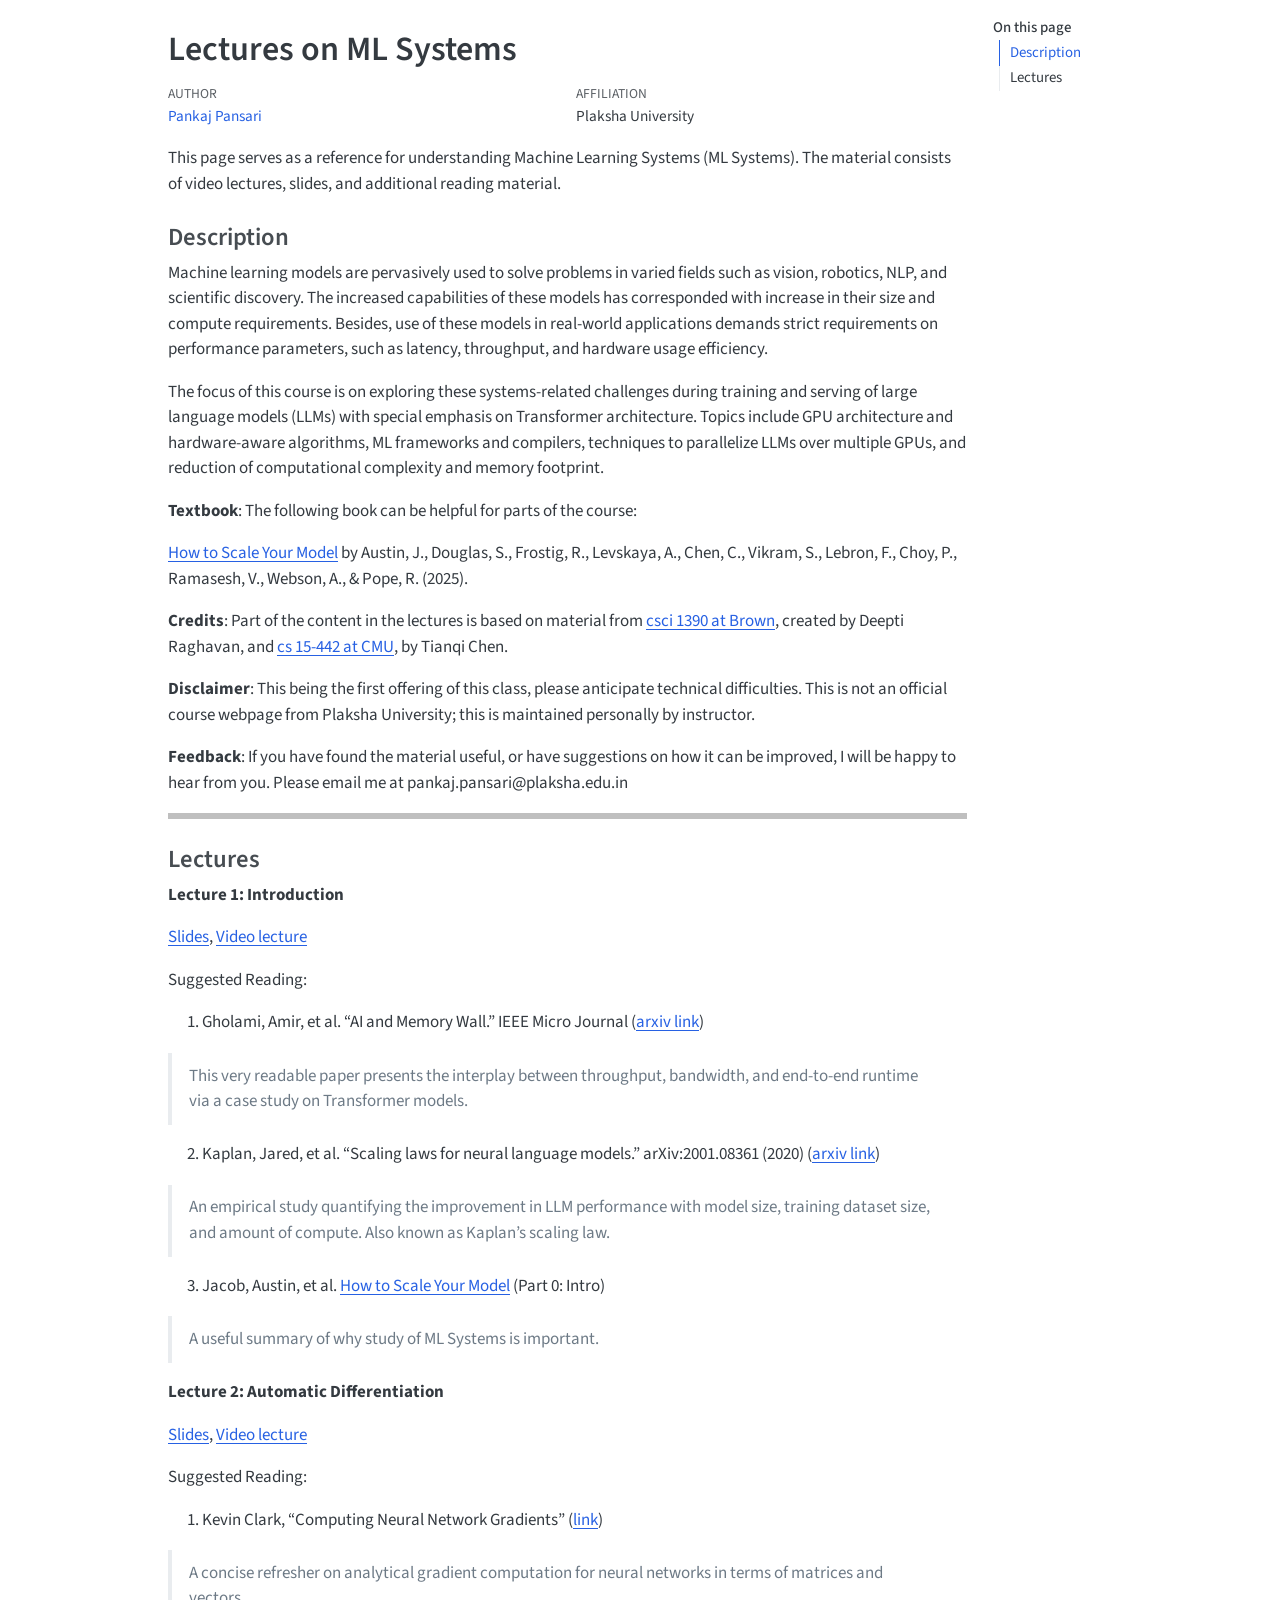
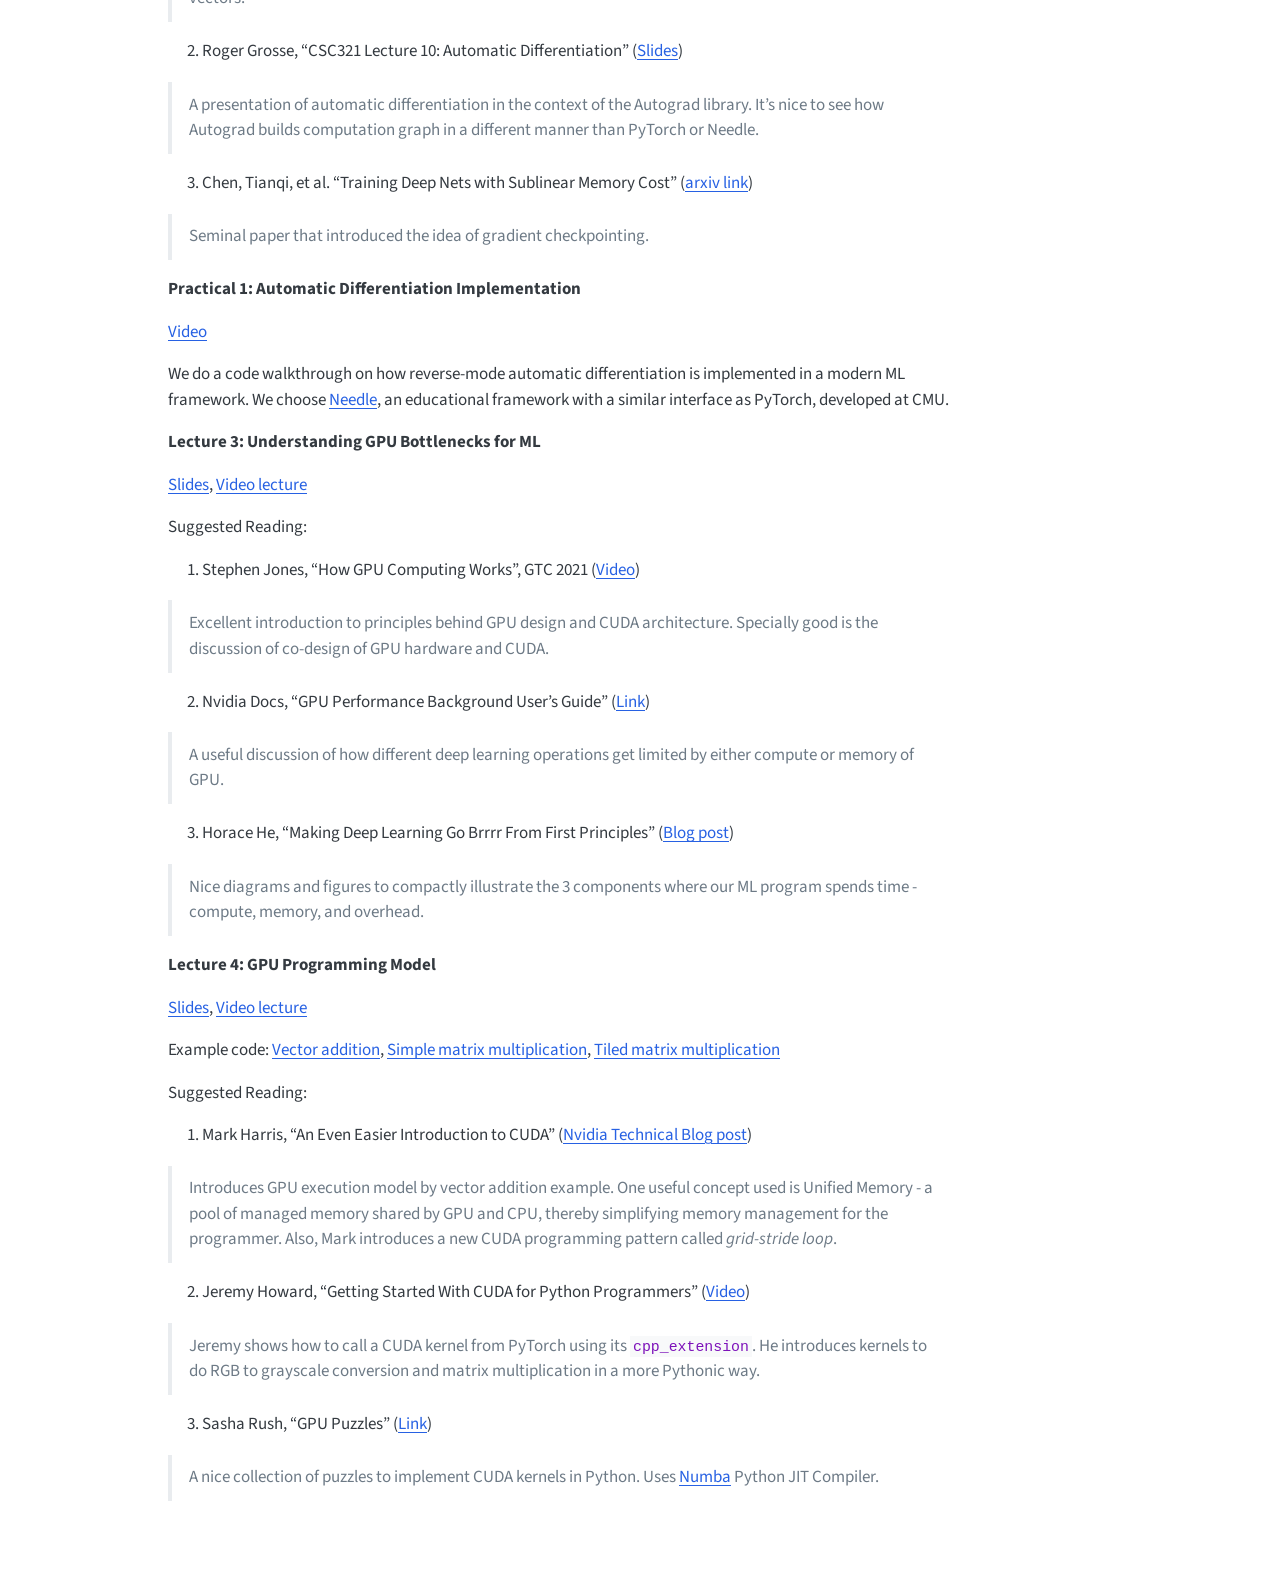
==== commit 9d0d52d3: "Include example programs for lecture 4 gpu programming" ====
--- a/docs/index.html
+++ b/docs/index.html
@@ -205,6 +205,7 @@
 </blockquote>
 <p><strong>Lecture 4: GPU Programming Model</strong></p>
 <p><a href="https://drive.google.com/file/d/1FmzTAcrONNt_UIVcOMydtnplx-9r5HpN/view?usp=sharing">Slides</a>, <a href="https://youtu.be/oERajeZtiCk">Video lecture</a></p>
+<p>Example code: <a href="https://gist.github.com/pankajpansari/9dfdf751a74c5c72e64095049d60578a">Vector addition</a>, <a href="https://gist.github.com/pankajpansari/246e12261c30bb23de4416f88369db70">Simple matrix multiplication</a>, <a href="https://gist.github.com/pankajpansari/b96de390d5b39caee3399e83b3e9d2af">Tiled matrix multiplication</a></p>
 <p>Suggested Reading:</p>
 <ol type="1">
 <li>Mark Harris, “An Even Easier Introduction to CUDA” (<a href="https://developer.nvidia.com/blog/even-easier-introduction-cuda/">Nvidia Technical Blog post</a>)</li>
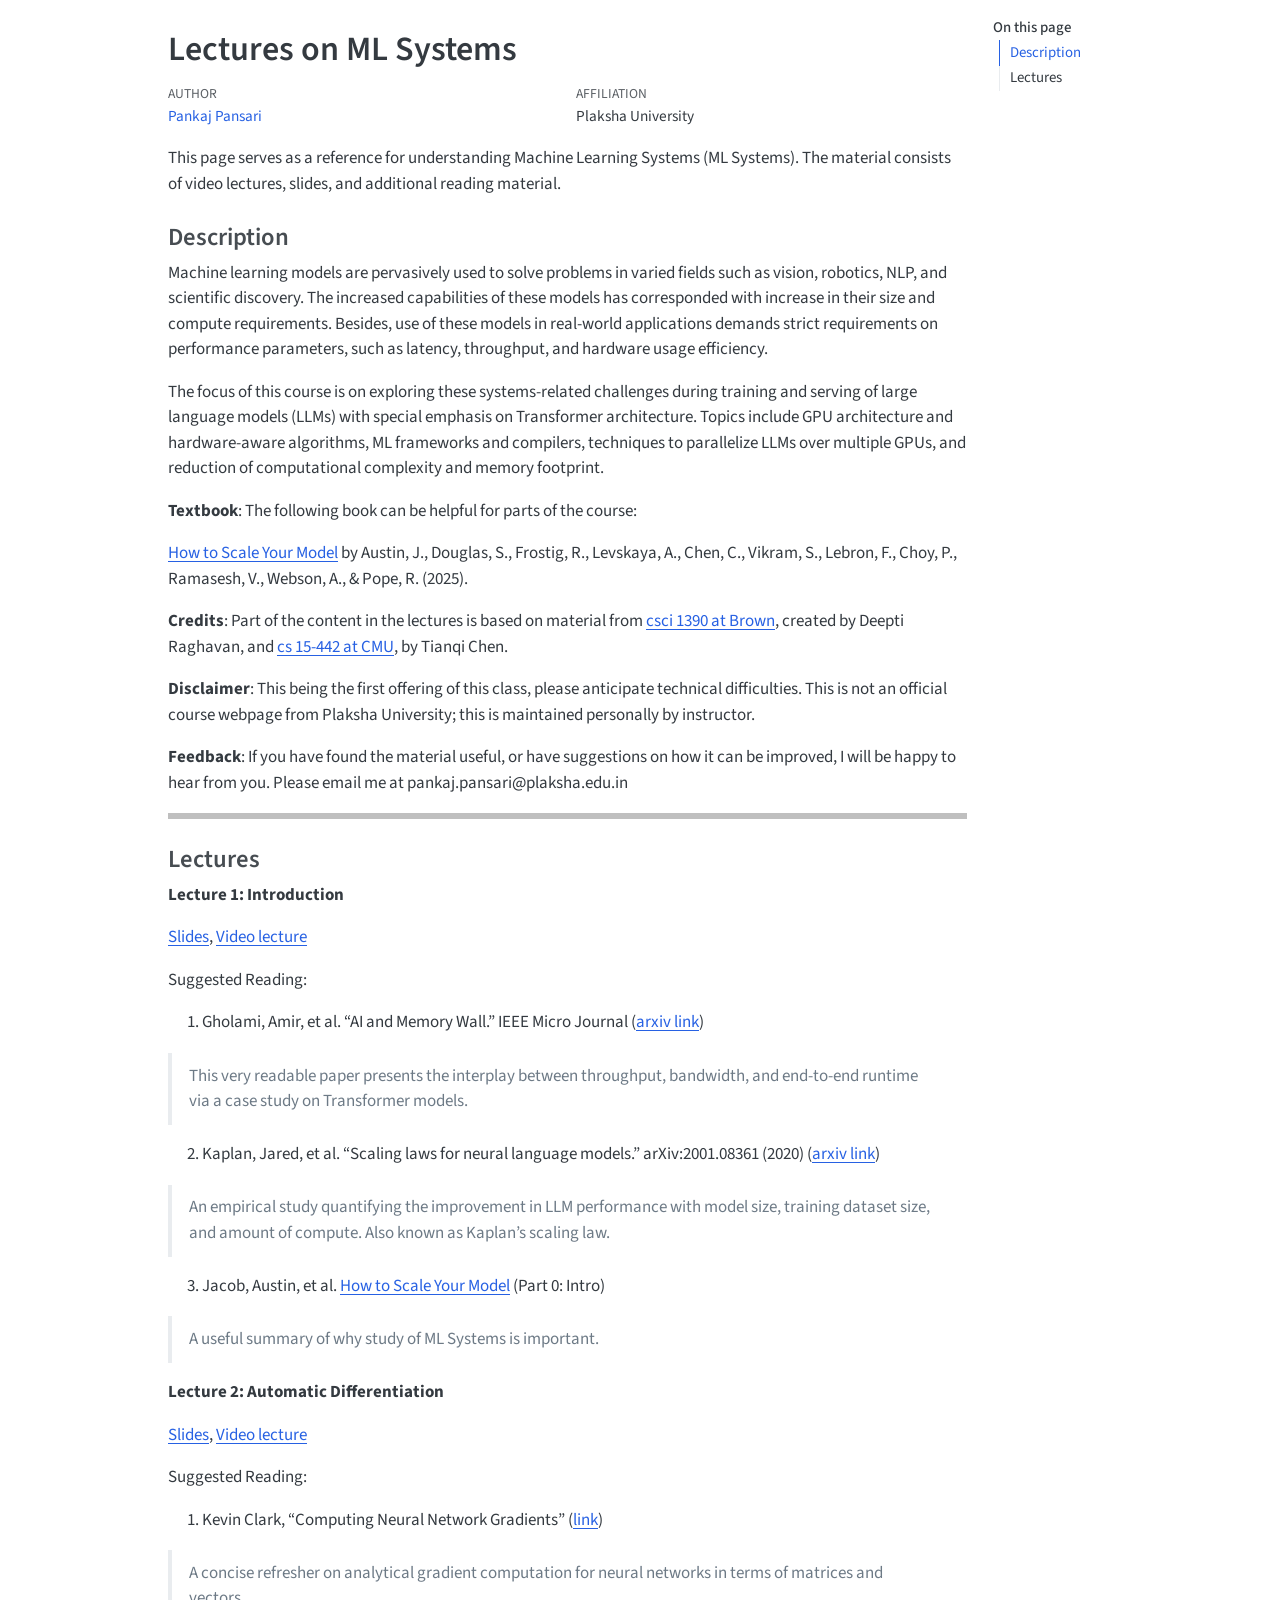
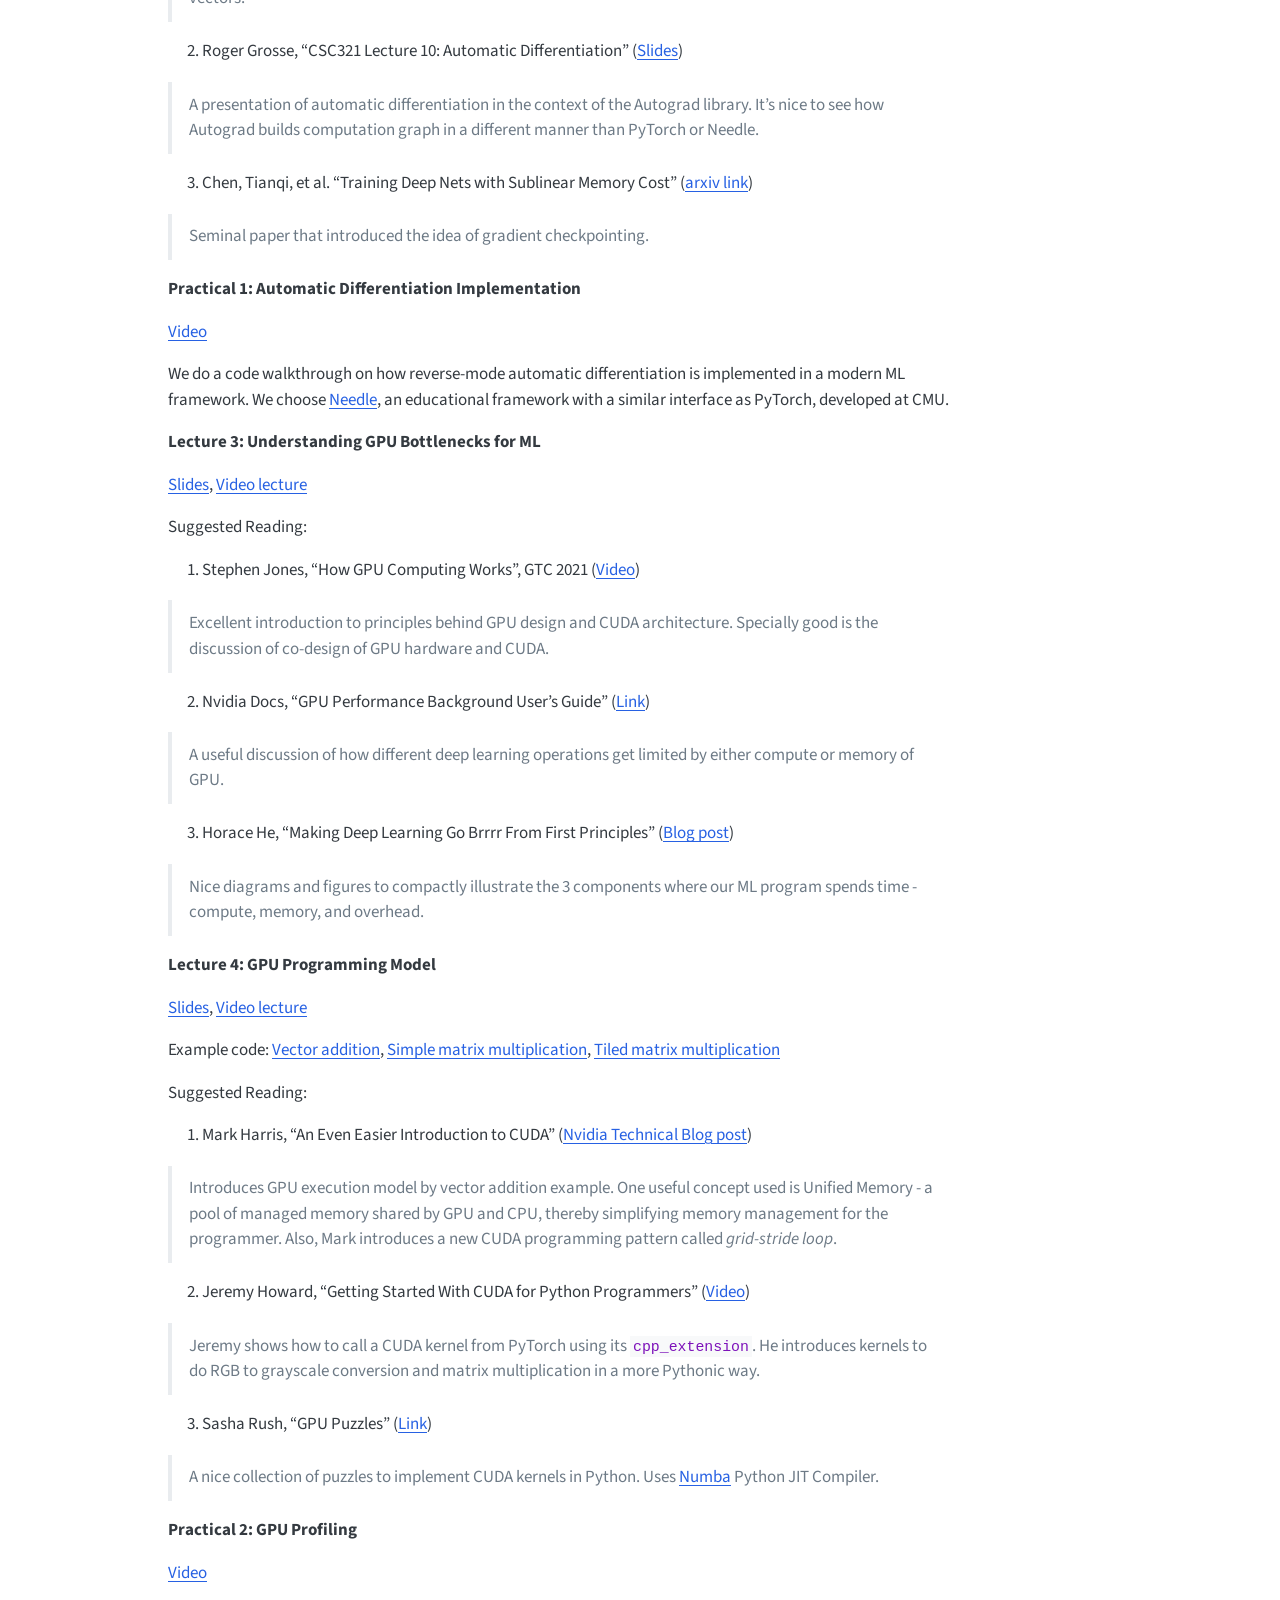
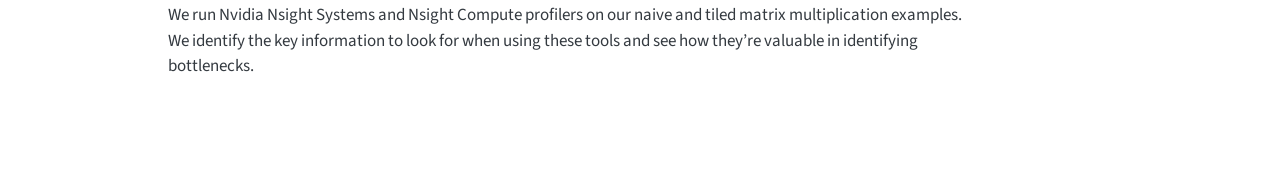
==== commit b2bf7987: "Updated to include practical 2 on gpu profiling" ====
--- a/docs/index.html
+++ b/docs/index.html
@@ -225,6 +225,9 @@
 <blockquote class="blockquote">
 <p>A nice collection of puzzles to implement CUDA kernels in Python. Uses <a href="https://nvidia.github.io/numba-cuda/index.html">Numba</a> Python JIT Compiler.</p>
 </blockquote>
+<p><strong>Practical 2: GPU Profiling</strong></p>
+<p><a href="https://youtu.be/kVk1oc7qjDg">Video</a></p>
+<p>We run Nvidia Nsight Systems and Nsight Compute profilers on our naive and tiled matrix multiplication examples. We identify the key information to look for when using these tools and see how they’re valuable in identifying bottlenecks.</p>
 
 
 </section>
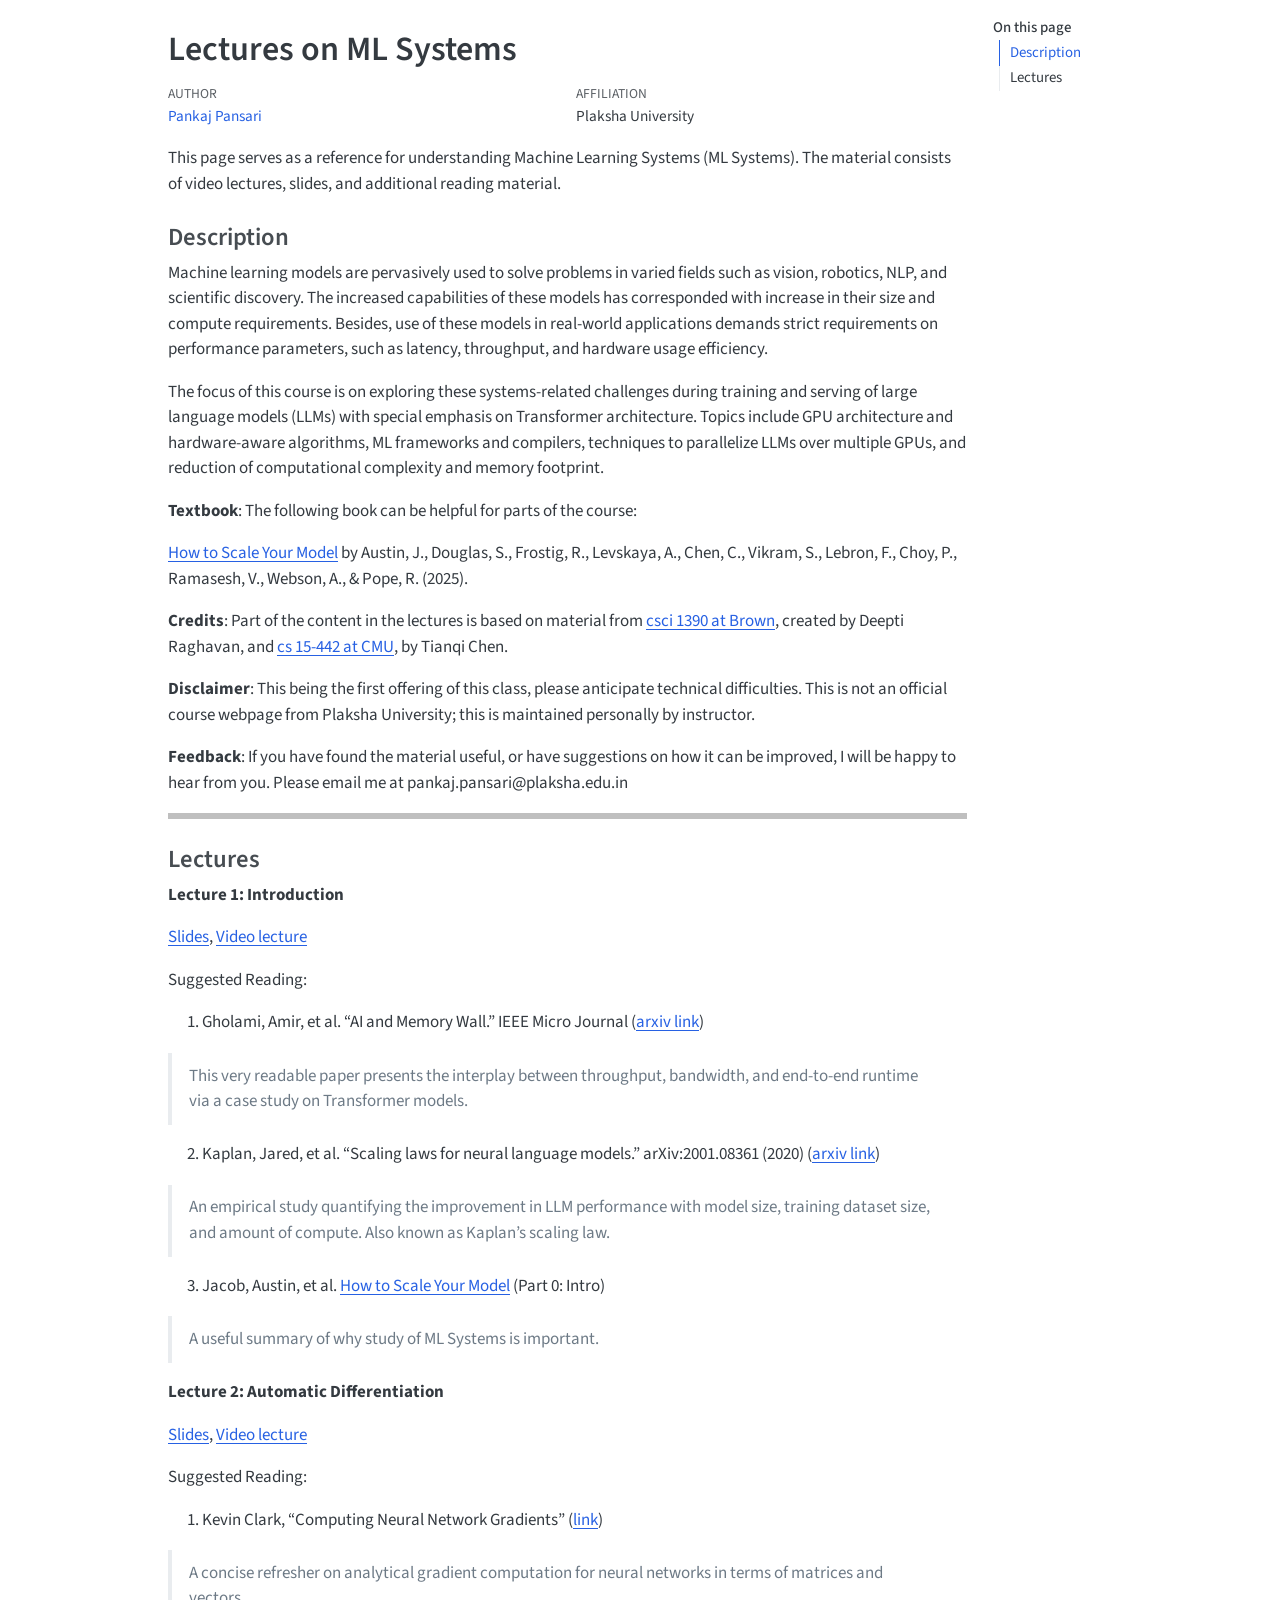
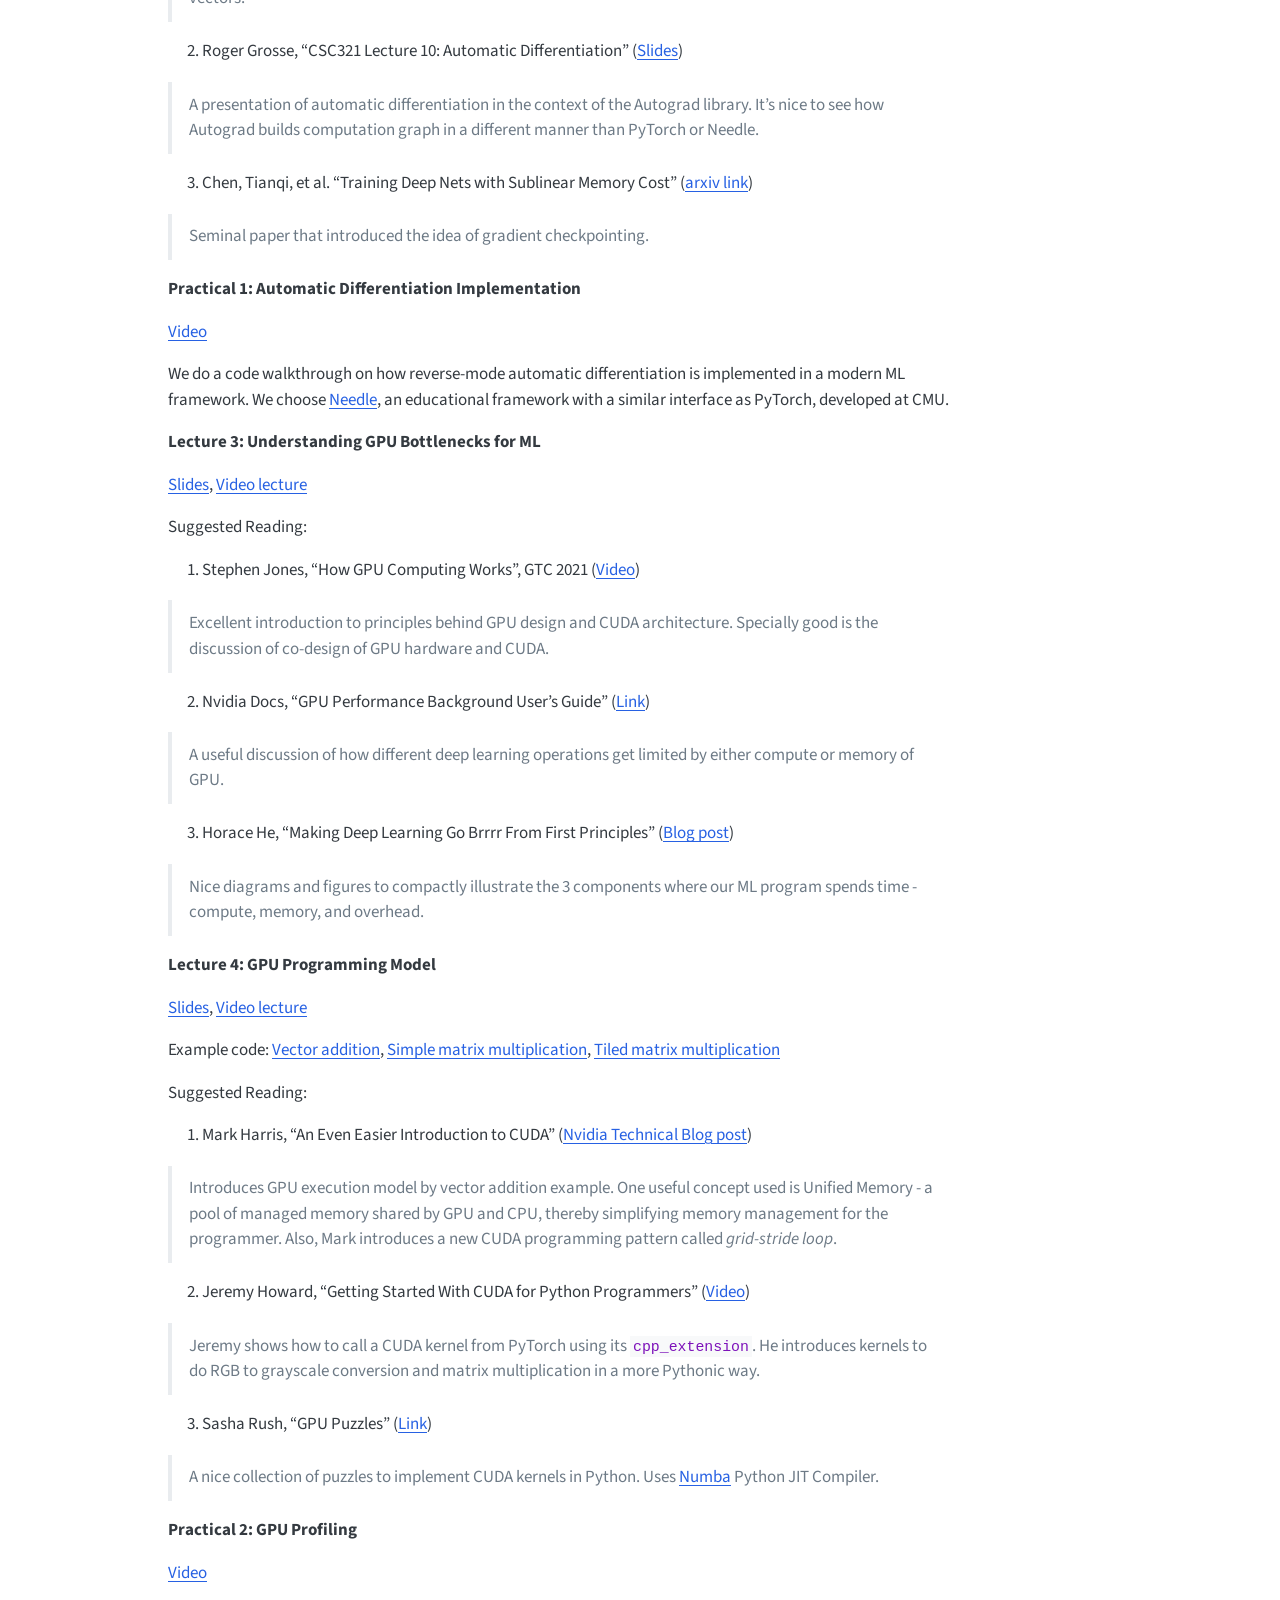
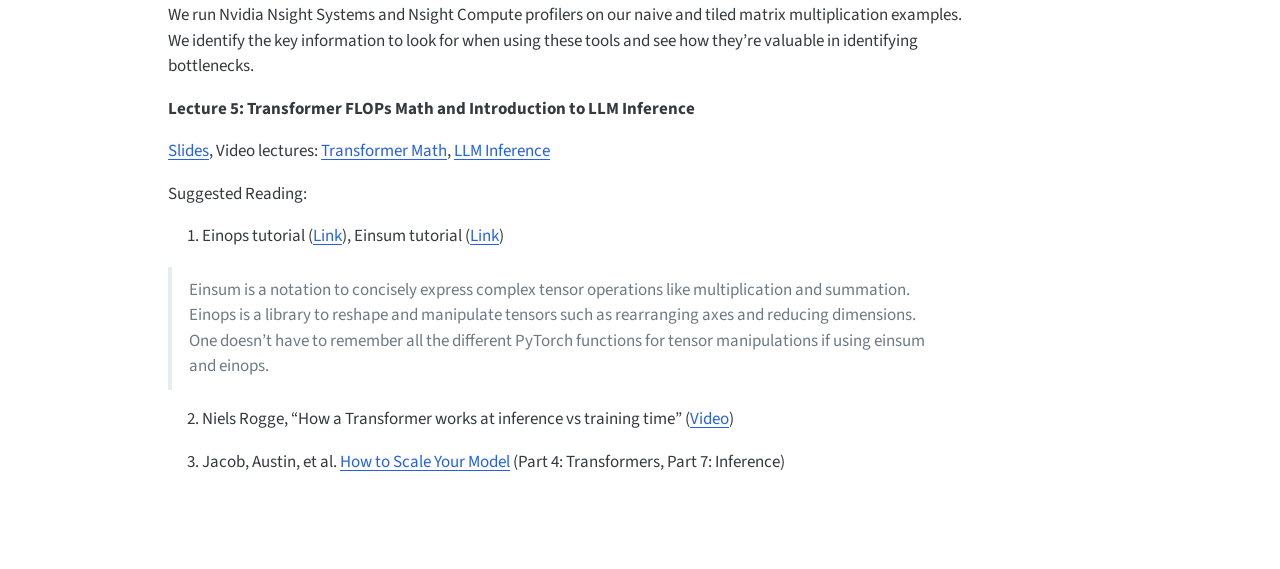
==== commit 3023dec4: "Updated to include lecture 5 on transformer math and llm inference" ====
--- a/docs/index.html
+++ b/docs/index.html
@@ -228,6 +228,19 @@
 <p><strong>Practical 2: GPU Profiling</strong></p>
 <p><a href="https://youtu.be/kVk1oc7qjDg">Video</a></p>
 <p>We run Nvidia Nsight Systems and Nsight Compute profilers on our naive and tiled matrix multiplication examples. We identify the key information to look for when using these tools and see how they’re valuable in identifying bottlenecks.</p>
+<p><strong>Lecture 5: Transformer FLOPs Math and Introduction to LLM Inference</strong></p>
+<p><a href="https://drive.google.com/file/d/17XLKpJw4Tc2KehAHvVw6ySf1nxsWCJsb/view?usp=sharing">Slides</a>, Video lectures: <a href="https://youtu.be/KN4LW6yEWgg">Transformer Math</a>, <a href="https://youtu.be/IKzaC1nB9xM">LLM Inference</a></p>
+<p>Suggested Reading:</p>
+<ol type="1">
+<li>Einops tutorial (<a href="https://einops.rocks/">Link</a>), Einsum tutorial (<a href="https://obilaniu6266h16.wordpress.com/2016/02/04/einstein-summation-in-numpy/">Link</a>)</li>
+</ol>
+<blockquote class="blockquote">
+<p>Einsum is a notation to concisely express complex tensor operations like multiplication and summation. Einops is a library to reshape and manipulate tensors such as rearranging axes and reducing dimensions. One doesn’t have to remember all the different PyTorch functions for tensor manipulations if using einsum and einops.</p>
+</blockquote>
+<ol start="2" type="1">
+<li><p>Niels Rogge, “How a Transformer works at inference vs training time” (<a href="https://youtu.be/IGu7ivuy1Ag?si=udyR8r1Y0YwVkhwi">Video</a>)</p></li>
+<li><p>Jacob, Austin, et al.&nbsp;<a href="https://jax-ml.github.io/scaling-book/">How to Scale Your Model</a> (Part 4: Transformers, Part 7: Inference)</p></li>
+</ol>
 
 
 </section>
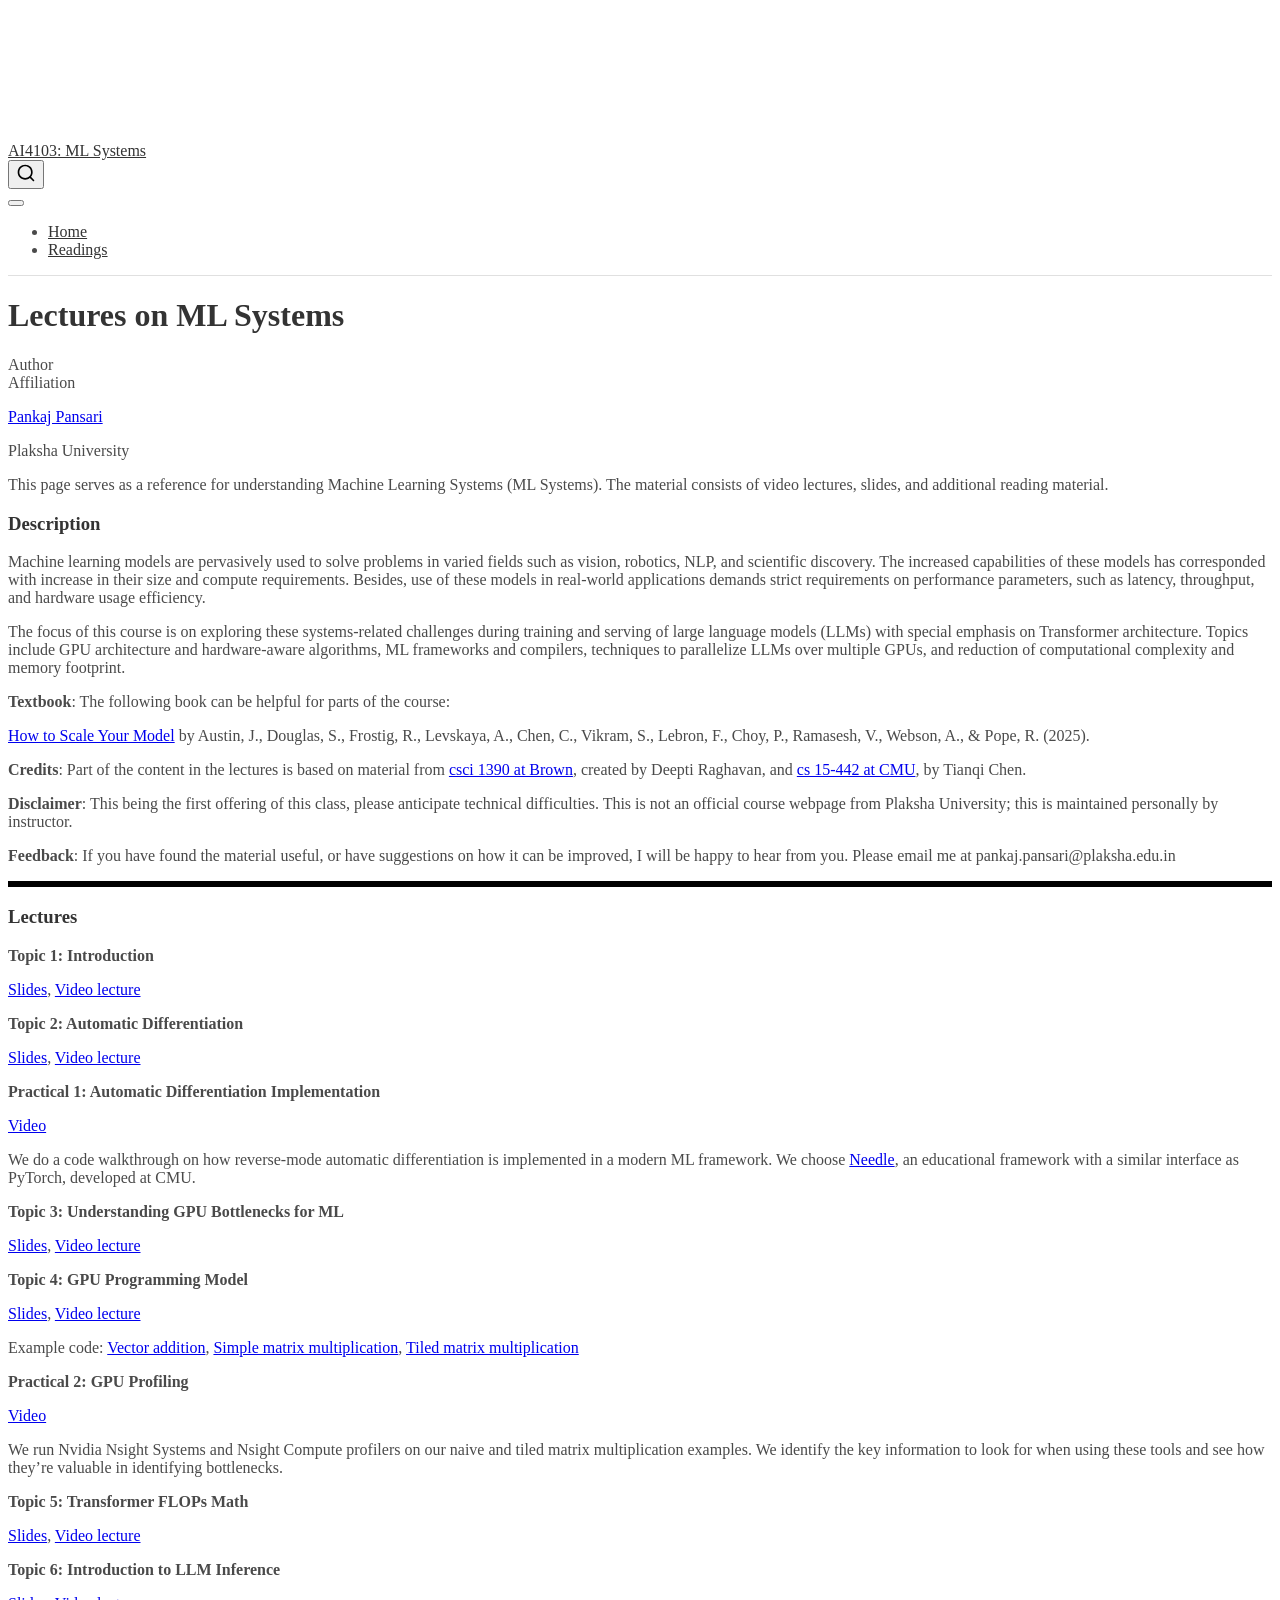
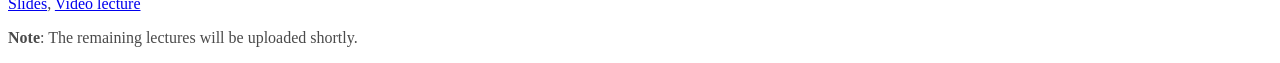
==== commit d310b54b: "Improved font styling" ====
--- a/docs/index.html
+++ b/docs/index.html
@@ -2,13 +2,13 @@
 <html xmlns="http://www.w3.org/1999/xhtml" lang="en" xml:lang="en"><head>
 
 <meta charset="utf-8">
-<meta name="generator" content="quarto-1.6.43">
+<meta name="generator" content="quarto-1.8.26">
 
 <meta name="viewport" content="width=device-width, initial-scale=1.0, user-scalable=yes">
 
 <meta name="author" content="Pankaj Pansari">
 
-<title>Lectures on ML Systems – Lectures</title>
+<title>Lectures on ML Systems – AI4103: ML Systems</title>
 <style>
 code{white-space: pre-wrap;}
 span.smallcaps{font-variant: small-caps;}
@@ -25,26 +25,29 @@
 
 
 <script src="site_libs/quarto-nav/quarto-nav.js"></script>
+<script src="site_libs/quarto-nav/headroom.min.js"></script>
 <script src="site_libs/clipboard/clipboard.min.js"></script>
 <script src="site_libs/quarto-search/autocomplete.umd.js"></script>
 <script src="site_libs/quarto-search/fuse.min.js"></script>
 <script src="site_libs/quarto-search/quarto-search.js"></script>
 <meta name="quarto:offset" content="./">
-<script src="site_libs/quarto-html/quarto.js"></script>
+<script src="site_libs/quarto-html/quarto.js" type="module"></script>
+<script src="site_libs/quarto-html/tabsets/tabsets.js" type="module"></script>
+<script src="site_libs/quarto-html/axe/axe-check.js" type="module"></script>
 <script src="site_libs/quarto-html/popper.min.js"></script>
 <script src="site_libs/quarto-html/tippy.umd.min.js"></script>
 <script src="site_libs/quarto-html/anchor.min.js"></script>
 <link href="site_libs/quarto-html/tippy.css" rel="stylesheet">
-<link href="site_libs/quarto-html/quarto-syntax-highlighting-d4d76bf8491c20bad77d141916dc28e1.css" rel="stylesheet" id="quarto-text-highlighting-styles">
+<link href="site_libs/quarto-html/quarto-syntax-highlighting-587c61ba64f3a5504c4d52d930310e48.css" rel="stylesheet" id="quarto-text-highlighting-styles">
 <script src="site_libs/bootstrap/bootstrap.min.js"></script>
 <link href="site_libs/bootstrap/bootstrap-icons.css" rel="stylesheet">
-<link href="site_libs/bootstrap/bootstrap-c3d4629bfb50025cf60797e0358bd0d3.min.css" rel="stylesheet" append-hash="true" id="quarto-bootstrap" data-mode="light">
+<link href="site_libs/bootstrap/bootstrap-4b79d889b18e038051b3b1f9d5cdfd08.min.css" rel="stylesheet" append-hash="true" id="quarto-bootstrap" data-mode="light">
 <script id="quarto-search-options" type="application/json">{
-  "location": "sidebar",
+  "location": "navbar",
   "copy-button": false,
   "collapse-after": 3,
-  "panel-placement": "start",
-  "type": "textbox",
+  "panel-placement": "end",
+  "type": "overlay",
   "limit": 50,
   "keyboard-shortcut": [
     "f",
@@ -71,23 +74,43 @@
 <link rel="stylesheet" href="styles.css">
 </head>
 
-<body>
+<body class="nav-fixed fullcontent quarto-light">
 
 <div id="quarto-search-results"></div>
+  <header id="quarto-header" class="headroom fixed-top">
+    <nav class="navbar navbar-expand-lg " data-bs-theme="dark">
+      <div class="navbar-container container-fluid">
+      <div class="navbar-brand-container mx-auto">
+    <a class="navbar-brand" href="./index.html">
+    <span class="navbar-title">AI4103: ML Systems</span>
+    </a>
+  </div>
+            <div id="quarto-search" class="" title="Search"></div>
+          <button class="navbar-toggler" type="button" data-bs-toggle="collapse" data-bs-target="#navbarCollapse" aria-controls="navbarCollapse" role="menu" aria-expanded="false" aria-label="Toggle navigation" onclick="if (window.quartoToggleHeadroom) { window.quartoToggleHeadroom(); }">
+  <span class="navbar-toggler-icon"></span>
+</button>
+          <div class="collapse navbar-collapse" id="navbarCollapse">
+            <ul class="navbar-nav navbar-nav-scroll me-auto">
+  <li class="nav-item">
+    <a class="nav-link active" href="./index.html" aria-current="page"> 
+<span class="menu-text">Home</span></a>
+  </li>  
+  <li class="nav-item">
+    <a class="nav-link" href="./readings.html"> 
+<span class="menu-text">Readings</span></a>
+  </li>  
+</ul>
+          </div> <!-- /navcollapse -->
+            <div class="quarto-navbar-tools">
+</div>
+      </div> <!-- /container-fluid -->
+    </nav>
+</header>
 <!-- content -->
-<div id="quarto-content" class="quarto-container page-columns page-rows-contents page-layout-article">
+<div id="quarto-content" class="quarto-container page-columns page-rows-contents page-layout-article page-navbar">
 <!-- sidebar -->
 <!-- margin-sidebar -->
-    <div id="quarto-margin-sidebar" class="sidebar margin-sidebar">
-        <nav id="TOC" role="doc-toc" class="toc-active">
-    <h2 id="toc-title">On this page</h2>
-   
-  <ul>
-  <li><a href="#description" id="toc-description" class="nav-link active" data-scroll-target="#description">Description</a></li>
-  <li><a href="#lectures" id="toc-lectures" class="nav-link" data-scroll-target="#lectures">Lectures</a></li>
-  </ul>
-</nav>
-    </div>
+    
 <!-- main -->
 <main class="content" id="quarto-document-content">
 
@@ -137,346 +160,269 @@
 </section>
 <section id="lectures" class="level3">
 <h3 class="anchored" data-anchor-id="lectures">Lectures</h3>
-<p><strong>Lecture 1: Introduction</strong></p>
+<p><strong>Topic 1: Introduction</strong></p>
 <p><a href="https://drive.google.com/file/d/15XROZ6VQ4ZsiYpsDWv1jxMSEGCD6J6x9/view?usp=sharing">Slides</a>, <a href="https://youtu.be/TaFBC_U7TOY">Video lecture</a></p>
-<p>Suggested Reading:</p>
-<ol type="1">
-<li>Gholami, Amir, et al.&nbsp;“AI and Memory Wall.” IEEE Micro Journal (<a href="https://arxiv.org/abs/2403.14123">arxiv link</a>)</li>
-</ol>
-<blockquote class="blockquote">
-<p>This very readable paper presents the interplay between throughput, bandwidth, and end-to-end runtime via a case study on Transformer models.</p>
-</blockquote>
-<ol start="2" type="1">
-<li>Kaplan, Jared, et al.&nbsp;“Scaling laws for neural language models.” arXiv:2001.08361 (2020) (<a href="https://arxiv.org/abs/2001.08361">arxiv link</a>)</li>
-</ol>
-<blockquote class="blockquote">
-<p>An empirical study quantifying the improvement in LLM performance with model size, training dataset size, and amount of compute. Also known as Kaplan’s scaling law.</p>
-</blockquote>
-<ol start="3" type="1">
-<li>Jacob, Austin, et al.&nbsp;<a href="https://jax-ml.github.io/scaling-book/">How to Scale Your Model</a> (Part 0: Intro)</li>
-</ol>
-<blockquote class="blockquote">
-<p>A useful summary of why study of ML Systems is important.</p>
-</blockquote>
-<p><strong>Lecture 2: Automatic Differentiation</strong></p>
+<p><strong>Topic 2: Automatic Differentiation</strong></p>
 <p><a href="https://drive.google.com/file/d/15f9BvkVyV-6b5sWcqEmzOkrDqZZzW2zZ/view?usp=sharing">Slides</a>, <a href="https://youtu.be/4pI13caAZ0E">Video lecture</a></p>
-<p>Suggested Reading:</p>
-<ol type="1">
-<li>Kevin Clark, “Computing Neural Network Gradients” (<a href="https://web.stanford.edu/class/cs224n/readings/gradient-notes.pdf">link</a>)</li>
-</ol>
-<blockquote class="blockquote">
-<p>A concise refresher on analytical gradient computation for neural networks in terms of matrices and vectors.</p>
-</blockquote>
-<ol start="2" type="1">
-<li>Roger Grosse, “CSC321 Lecture 10: Automatic Differentiation” (<a href="https://www.cs.toronto.edu/~rgrosse/courses/csc321_2018/slides/lec10.pdf">Slides</a>)</li>
-</ol>
-<blockquote class="blockquote">
-<p>A presentation of automatic differentiation in the context of the Autograd library. It’s nice to see how Autograd builds computation graph in a different manner than PyTorch or Needle.</p>
-</blockquote>
-<ol start="3" type="1">
-<li>Chen, Tianqi, et al.&nbsp;“Training Deep Nets with Sublinear Memory Cost” (<a href="https://arxiv.org/abs/1604.06174">arxiv link</a>)</li>
-</ol>
-<blockquote class="blockquote">
-<p>Seminal paper that introduced the idea of gradient checkpointing.</p>
-</blockquote>
 <p><strong>Practical 1: Automatic Differentiation Implementation</strong></p>
 <p><a href="https://youtu.be/kjHdUqdm_aU">Video</a></p>
 <p>We do a code walkthrough on how reverse-mode automatic differentiation is implemented in a modern ML framework. We choose <a href="https://github.com/iwzbi/needle">Needle</a>, an educational framework with a similar interface as PyTorch, developed at CMU.</p>
-<p><strong>Lecture 3: Understanding GPU Bottlenecks for ML</strong></p>
+<p><strong>Topic 3: Understanding GPU Bottlenecks for ML</strong></p>
 <p><a href="https://drive.google.com/file/d/1TRr3Zu9wibIAq7B8lKR0q2QMquexqHFF/view?usp=drive_link">Slides</a>, <a href="https://youtu.be/ZFwBQgdE-s4">Video lecture</a></p>
-<p>Suggested Reading:</p>
-<ol type="1">
-<li>Stephen Jones, “How GPU Computing Works”, GTC 2021 (<a href="https://youtu.be/3l10o0DYJXg?si=XmGT9VRL9HwjY1us">Video</a>)</li>
-</ol>
-<blockquote class="blockquote">
-<p>Excellent introduction to principles behind GPU design and CUDA architecture. Specially good is the discussion of co-design of GPU hardware and CUDA.</p>
-</blockquote>
-<ol start="2" type="1">
-<li>Nvidia Docs, “GPU Performance Background User’s Guide” (<a href="https://docs.nvidia.com/deeplearning/performance/dl-performance-gpu-background/index.html">Link</a>)</li>
-</ol>
-<blockquote class="blockquote">
-<p>A useful discussion of how different deep learning operations get limited by either compute or memory of GPU.</p>
-</blockquote>
-<ol start="3" type="1">
-<li>Horace He, “Making Deep Learning Go Brrrr From First Principles” (<a href="https://horace.io/brrr_intro.html">Blog post</a>)</li>
-</ol>
-<blockquote class="blockquote">
-<p>Nice diagrams and figures to compactly illustrate the 3 components where our ML program spends time - compute, memory, and overhead.</p>
-</blockquote>
-<p><strong>Lecture 4: GPU Programming Model</strong></p>
+<p><strong>Topic 4: GPU Programming Model</strong></p>
 <p><a href="https://drive.google.com/file/d/1FmzTAcrONNt_UIVcOMydtnplx-9r5HpN/view?usp=sharing">Slides</a>, <a href="https://youtu.be/oERajeZtiCk">Video lecture</a></p>
 <p>Example code: <a href="https://gist.github.com/pankajpansari/9dfdf751a74c5c72e64095049d60578a">Vector addition</a>, <a href="https://gist.github.com/pankajpansari/246e12261c30bb23de4416f88369db70">Simple matrix multiplication</a>, <a href="https://gist.github.com/pankajpansari/b96de390d5b39caee3399e83b3e9d2af">Tiled matrix multiplication</a></p>
-<p>Suggested Reading:</p>
-<ol type="1">
-<li>Mark Harris, “An Even Easier Introduction to CUDA” (<a href="https://developer.nvidia.com/blog/even-easier-introduction-cuda/">Nvidia Technical Blog post</a>)</li>
-</ol>
-<blockquote class="blockquote">
-<p>Introduces GPU execution model by vector addition example. One useful concept used is Unified Memory - a pool of managed memory shared by GPU and CPU, thereby simplifying memory management for the programmer. Also, Mark introduces a new CUDA programming pattern called <em>grid-stride loop</em>.</p>
-</blockquote>
-<ol start="2" type="1">
-<li>Jeremy Howard, “Getting Started With CUDA for Python Programmers” (<a href="https://youtu.be/nOxKexn3iBo?si=LVgsojMY62Tpr6u9">Video</a>)</li>
-</ol>
-<blockquote class="blockquote">
-<p>Jeremy shows how to call a CUDA kernel from PyTorch using its <code>cpp_extension</code>. He introduces kernels to do RGB to grayscale conversion and matrix multiplication in a more Pythonic way.</p>
-</blockquote>
-<ol start="3" type="1">
-<li>Sasha Rush, “GPU Puzzles” (<a href="https://github.com/srush/GPU-Puzzles">Link</a>)</li>
-</ol>
-<blockquote class="blockquote">
-<p>A nice collection of puzzles to implement CUDA kernels in Python. Uses <a href="https://nvidia.github.io/numba-cuda/index.html">Numba</a> Python JIT Compiler.</p>
-</blockquote>
 <p><strong>Practical 2: GPU Profiling</strong></p>
 <p><a href="https://youtu.be/kVk1oc7qjDg">Video</a></p>
 <p>We run Nvidia Nsight Systems and Nsight Compute profilers on our naive and tiled matrix multiplication examples. We identify the key information to look for when using these tools and see how they’re valuable in identifying bottlenecks.</p>
-<p><strong>Lecture 5: Transformer FLOPs Math and Introduction to LLM Inference</strong></p>
-<p><a href="https://drive.google.com/file/d/17XLKpJw4Tc2KehAHvVw6ySf1nxsWCJsb/view?usp=sharing">Slides</a>, Video lectures: <a href="https://youtu.be/KN4LW6yEWgg">Transformer Math</a>, <a href="https://youtu.be/IKzaC1nB9xM">LLM Inference</a></p>
-<p>Suggested Reading:</p>
-<ol type="1">
-<li>Einops tutorial (<a href="https://einops.rocks/">Link</a>), Einsum tutorial (<a href="https://obilaniu6266h16.wordpress.com/2016/02/04/einstein-summation-in-numpy/">Link</a>)</li>
-</ol>
-<blockquote class="blockquote">
-<p>Einsum is a notation to concisely express complex tensor operations like multiplication and summation. Einops is a library to reshape and manipulate tensors such as rearranging axes and reducing dimensions. One doesn’t have to remember all the different PyTorch functions for tensor manipulations if using einsum and einops.</p>
-</blockquote>
-<ol start="2" type="1">
-<li><p>Niels Rogge, “How a Transformer works at inference vs training time” (<a href="https://youtu.be/IGu7ivuy1Ag?si=udyR8r1Y0YwVkhwi">Video</a>)</p></li>
-<li><p>Jacob, Austin, et al.&nbsp;<a href="https://jax-ml.github.io/scaling-book/">How to Scale Your Model</a> (Part 4: Transformers, Part 7: Inference)</p></li>
-</ol>
+<p><strong>Topic 5: Transformer FLOPs Math</strong></p>
+<p><a href="https://drive.google.com/file/d/17XLKpJw4Tc2KehAHvVw6ySf1nxsWCJsb/view?usp=sharing">Slides</a>, <a href="https://youtu.be/KN4LW6yEWgg">Video lecture</a></p>
+<p><strong>Topic 6: Introduction to LLM Inference</strong></p>
+<p><a href="https://drive.google.com/file/d/17XLKpJw4Tc2KehAHvVw6ySf1nxsWCJsb/view?usp=sharing">Slides</a>, <a href="https://youtu.be/IKzaC1nB9xM">Video lecture</a></p>
+<p><strong>Note</strong>: The remaining lectures will be uploaded shortly.</p>
 
 
 </section>
 
 </main> <!-- /main -->
 <script id="quarto-html-after-body" type="application/javascript">
-window.document.addEventListener("DOMContentLoaded", function (event) {
-  const toggleBodyColorMode = (bsSheetEl) => {
-    const mode = bsSheetEl.getAttribute("data-mode");
-    const bodyEl = window.document.querySelector("body");
-    if (mode === "dark") {
-      bodyEl.classList.add("quarto-dark");
-      bodyEl.classList.remove("quarto-light");
-    } else {
-      bodyEl.classList.add("quarto-light");
-      bodyEl.classList.remove("quarto-dark");
-    }
-  }
-  const toggleBodyColorPrimary = () => {
-    const bsSheetEl = window.document.querySelector("link#quarto-bootstrap");
-    if (bsSheetEl) {
-      toggleBodyColorMode(bsSheetEl);
-    }
-  }
-  toggleBodyColorPrimary();  
-  const icon = "";
-  const anchorJS = new window.AnchorJS();
-  anchorJS.options = {
-    placement: 'right',
-    icon: icon
-  };
-  anchorJS.add('.anchored');
-  const isCodeAnnotation = (el) => {
-    for (const clz of el.classList) {
-      if (clz.startsWith('code-annotation-')) {                     
-        return true;
-      }
-    }
-    return false;
-  }
-  const onCopySuccess = function(e) {
-    // button target
-    const button = e.trigger;
-    // don't keep focus
-    button.blur();
-    // flash "checked"
-    button.classList.add('code-copy-button-checked');
-    var currentTitle = button.getAttribute("title");
-    button.setAttribute("title", "Copied!");
-    let tooltip;
-    if (window.bootstrap) {
-      button.setAttribute("data-bs-toggle", "tooltip");
-      button.setAttribute("data-bs-placement", "left");
-      button.setAttribute("data-bs-title", "Copied!");
-      tooltip = new bootstrap.Tooltip(button, 
-        { trigger: "manual", 
-          customClass: "code-copy-button-tooltip",
-          offset: [0, -8]});
-      tooltip.show();    
-    }
-    setTimeout(function() {
-      if (tooltip) {
-        tooltip.hide();
-        button.removeAttribute("data-bs-title");
-        button.removeAttribute("data-bs-toggle");
-        button.removeAttribute("data-bs-placement");
-      }
-      button.setAttribute("title", currentTitle);
-      button.classList.remove('code-copy-button-checked');
-    }, 1000);
-    // clear code selection
-    e.clearSelection();
-  }
-  const getTextToCopy = function(trigger) {
-      const codeEl = trigger.previousElementSibling.cloneNode(true);
+  window.document.addEventListener("DOMContentLoaded", function (event) {
+    const icon = "";
+    const anchorJS = new window.AnchorJS();
+    anchorJS.options = {
+      placement: 'right',
+      icon: icon
+    };
+    anchorJS.add('.anchored');
+    const isCodeAnnotation = (el) => {
+      for (const clz of el.classList) {
+        if (clz.startsWith('code-annotation-')) {                     
+          return true;
+        }
+      }
+      return false;
+    }
+    const onCopySuccess = function(e) {
+      // button target
+      const button = e.trigger;
+      // don't keep focus
+      button.blur();
+      // flash "checked"
+      button.classList.add('code-copy-button-checked');
+      var currentTitle = button.getAttribute("title");
+      button.setAttribute("title", "Copied!");
+      let tooltip;
+      if (window.bootstrap) {
+        button.setAttribute("data-bs-toggle", "tooltip");
+        button.setAttribute("data-bs-placement", "left");
+        button.setAttribute("data-bs-title", "Copied!");
+        tooltip = new bootstrap.Tooltip(button, 
+          { trigger: "manual", 
+            customClass: "code-copy-button-tooltip",
+            offset: [0, -8]});
+        tooltip.show();    
+      }
+      setTimeout(function() {
+        if (tooltip) {
+          tooltip.hide();
+          button.removeAttribute("data-bs-title");
+          button.removeAttribute("data-bs-toggle");
+          button.removeAttribute("data-bs-placement");
+        }
+        button.setAttribute("title", currentTitle);
+        button.classList.remove('code-copy-button-checked');
+      }, 1000);
+      // clear code selection
+      e.clearSelection();
+    }
+    const getTextToCopy = function(trigger) {
+      const outerScaffold = trigger.parentElement.cloneNode(true);
+      const codeEl = outerScaffold.querySelector('code');
       for (const childEl of codeEl.children) {
         if (isCodeAnnotation(childEl)) {
           childEl.remove();
         }
       }
       return codeEl.innerText;
-  }
-  const clipboard = new window.ClipboardJS('.code-copy-button:not([data-in-quarto-modal])', {
-    text: getTextToCopy
-  });
-  clipboard.on('success', onCopySuccess);
-  if (window.document.getElementById('quarto-embedded-source-code-modal')) {
-    const clipboardModal = new window.ClipboardJS('.code-copy-button[data-in-quarto-modal]', {
-      text: getTextToCopy,
-      container: window.document.getElementById('quarto-embedded-source-code-modal')
+    }
+    const clipboard = new window.ClipboardJS('.code-copy-button:not([data-in-quarto-modal])', {
+      text: getTextToCopy
     });
-    clipboardModal.on('success', onCopySuccess);
-  }
-    var localhostRegex = new RegExp(/^(?:http|https):\/\/localhost\:?[0-9]*\//);
-    var mailtoRegex = new RegExp(/^mailto:/);
-      var filterRegex = new RegExp('/' + window.location.host + '/');
-    var isInternal = (href) => {
-        return filterRegex.test(href) || localhostRegex.test(href) || mailtoRegex.test(href);
-    }
-    // Inspect non-navigation links and adorn them if external
- 	var links = window.document.querySelectorAll('a[href]:not(.nav-link):not(.navbar-brand):not(.toc-action):not(.sidebar-link):not(.sidebar-item-toggle):not(.pagination-link):not(.no-external):not([aria-hidden]):not(.dropdown-item):not(.quarto-navigation-tool):not(.about-link)');
-    for (var i=0; i<links.length; i++) {
-      const link = links[i];
-      if (!isInternal(link.href)) {
-        // undo the damage that might have been done by quarto-nav.js in the case of
-        // links that we want to consider external
-        if (link.dataset.originalHref !== undefined) {
-          link.href = link.dataset.originalHref;
-        }
-      }
-    }
-  function tippyHover(el, contentFn, onTriggerFn, onUntriggerFn) {
-    const config = {
-      allowHTML: true,
-      maxWidth: 500,
-      delay: 100,
-      arrow: false,
-      appendTo: function(el) {
-          return el.parentElement;
-      },
-      interactive: true,
-      interactiveBorder: 10,
-      theme: 'quarto',
-      placement: 'bottom-start',
-    };
-    if (contentFn) {
-      config.content = contentFn;
-    }
-    if (onTriggerFn) {
-      config.onTrigger = onTriggerFn;
-    }
-    if (onUntriggerFn) {
-      config.onUntrigger = onUntriggerFn;
-    }
-    window.tippy(el, config); 
-  }
-  const noterefs = window.document.querySelectorAll('a[role="doc-noteref"]');
-  for (var i=0; i<noterefs.length; i++) {
-    const ref = noterefs[i];
-    tippyHover(ref, function() {
-      // use id or data attribute instead here
-      let href = ref.getAttribute('data-footnote-href') || ref.getAttribute('href');
-      try { href = new URL(href).hash; } catch {}
-      const id = href.replace(/^#\/?/, "");
-      const note = window.document.getElementById(id);
-      if (note) {
-        return note.innerHTML;
+    clipboard.on('success', onCopySuccess);
+    if (window.document.getElementById('quarto-embedded-source-code-modal')) {
+      const clipboardModal = new window.ClipboardJS('.code-copy-button[data-in-quarto-modal]', {
+        text: getTextToCopy,
+        container: window.document.getElementById('quarto-embedded-source-code-modal')
+      });
+      clipboardModal.on('success', onCopySuccess);
+    }
+      var localhostRegex = new RegExp(/^(?:http|https):\/\/localhost\:?[0-9]*\//);
+      var mailtoRegex = new RegExp(/^mailto:/);
+        var filterRegex = new RegExp('/' + window.location.host + '/');
+      var isInternal = (href) => {
+          return filterRegex.test(href) || localhostRegex.test(href) || mailtoRegex.test(href);
+      }
+      // Inspect non-navigation links and adorn them if external
+     var links = window.document.querySelectorAll('a[href]:not(.nav-link):not(.navbar-brand):not(.toc-action):not(.sidebar-link):not(.sidebar-item-toggle):not(.pagination-link):not(.no-external):not([aria-hidden]):not(.dropdown-item):not(.quarto-navigation-tool):not(.about-link)');
+      for (var i=0; i<links.length; i++) {
+        const link = links[i];
+        if (!isInternal(link.href)) {
+          // undo the damage that might have been done by quarto-nav.js in the case of
+          // links that we want to consider external
+          if (link.dataset.originalHref !== undefined) {
+            link.href = link.dataset.originalHref;
+          }
+        }
+      }
+    function tippyHover(el, contentFn, onTriggerFn, onUntriggerFn) {
+      const config = {
+        allowHTML: true,
+        maxWidth: 500,
+        delay: 100,
+        arrow: false,
+        appendTo: function(el) {
+            return el.parentElement;
+        },
+        interactive: true,
+        interactiveBorder: 10,
+        theme: 'quarto',
+        placement: 'bottom-start',
+      };
+      if (contentFn) {
+        config.content = contentFn;
+      }
+      if (onTriggerFn) {
+        config.onTrigger = onTriggerFn;
+      }
+      if (onUntriggerFn) {
+        config.onUntrigger = onUntriggerFn;
+      }
+      window.tippy(el, config); 
+    }
+    const noterefs = window.document.querySelectorAll('a[role="doc-noteref"]');
+    for (var i=0; i<noterefs.length; i++) {
+      const ref = noterefs[i];
+      tippyHover(ref, function() {
+        // use id or data attribute instead here
+        let href = ref.getAttribute('data-footnote-href') || ref.getAttribute('href');
+        try { href = new URL(href).hash; } catch {}
+        const id = href.replace(/^#\/?/, "");
+        const note = window.document.getElementById(id);
+        if (note) {
+          return note.innerHTML;
+        } else {
+          return "";
+        }
+      });
+    }
+    const xrefs = window.document.querySelectorAll('a.quarto-xref');
+    const processXRef = (id, note) => {
+      // Strip column container classes
+      const stripColumnClz = (el) => {
+        el.classList.remove("page-full", "page-columns");
+        if (el.children) {
+          for (const child of el.children) {
+            stripColumnClz(child);
+          }
+        }
+      }
+      stripColumnClz(note)
+      if (id === null || id.startsWith('sec-')) {
+        // Special case sections, only their first couple elements
+        const container = document.createElement("div");
+        if (note.children && note.children.length > 2) {
+          container.appendChild(note.children[0].cloneNode(true));
+          for (let i = 1; i < note.children.length; i++) {
+            const child = note.children[i];
+            if (child.tagName === "P" && child.innerText === "") {
+              continue;
+            } else {
+              container.appendChild(child.cloneNode(true));
+              break;
+            }
+          }
+          if (window.Quarto?.typesetMath) {
+            window.Quarto.typesetMath(container);
+          }
+          return container.innerHTML
+        } else {
+          if (window.Quarto?.typesetMath) {
+            window.Quarto.typesetMath(note);
+          }
+          return note.innerHTML;
+        }
       } else {
-        return "";
-      }
-    });
-  }
-  const xrefs = window.document.querySelectorAll('a.quarto-xref');
-  const processXRef = (id, note) => {
-    // Strip column container classes
-    const stripColumnClz = (el) => {
-      el.classList.remove("page-full", "page-columns");
-      if (el.children) {
-        for (const child of el.children) {
-          stripColumnClz(child);
-        }
-      }
-    }
-    stripColumnClz(note)
-    if (id === null || id.startsWith('sec-')) {
-      // Special case sections, only their first couple elements
-      const container = document.createElement("div");
-      if (note.children && note.children.length > 2) {
-        container.appendChild(note.children[0].cloneNode(true));
-        for (let i = 1; i < note.children.length; i++) {
-          const child = note.children[i];
-          if (child.tagName === "P" && child.innerText === "") {
-            continue;
-          } else {
-            container.appendChild(child.cloneNode(true));
-            break;
-          }
-        }
-        if (window.Quarto?.typesetMath) {
-          window.Quarto.typesetMath(container);
-        }
-        return container.innerHTML
-      } else {
+        // Remove any anchor links if they are present
+        const anchorLink = note.querySelector('a.anchorjs-link');
+        if (anchorLink) {
+          anchorLink.remove();
+        }
         if (window.Quarto?.typesetMath) {
           window.Quarto.typesetMath(note);
         }
-        return note.innerHTML;
-      }
-    } else {
-      // Remove any anchor links if they are present
-      const anchorLink = note.querySelector('a.anchorjs-link');
-      if (anchorLink) {
-        anchorLink.remove();
-      }
-      if (window.Quarto?.typesetMath) {
-        window.Quarto.typesetMath(note);
-      }
-      if (note.classList.contains("callout")) {
-        return note.outerHTML;
-      } else {
-        return note.innerHTML;
-      }
-    }
-  }
-  for (var i=0; i<xrefs.length; i++) {
-    const xref = xrefs[i];
-    tippyHover(xref, undefined, function(instance) {
-      instance.disable();
-      let url = xref.getAttribute('href');
-      let hash = undefined; 
-      if (url.startsWith('#')) {
-        hash = url;
-      } else {
-        try { hash = new URL(url).hash; } catch {}
-      }
-      if (hash) {
-        const id = hash.replace(/^#\/?/, "");
-        const note = window.document.getElementById(id);
-        if (note !== null) {
-          try {
-            const html = processXRef(id, note.cloneNode(true));
-            instance.setContent(html);
-          } finally {
-            instance.enable();
-            instance.show();
-          }
+        if (note.classList.contains("callout")) {
+          return note.outerHTML;
         } else {
-          // See if we can fetch this
-          fetch(url.split('#')[0])
+          return note.innerHTML;
+        }
+      }
+    }
+    for (var i=0; i<xrefs.length; i++) {
+      const xref = xrefs[i];
+      tippyHover(xref, undefined, function(instance) {
+        instance.disable();
+        let url = xref.getAttribute('href');
+        let hash = undefined; 
+        if (url.startsWith('#')) {
+          hash = url;
+        } else {
+          try { hash = new URL(url).hash; } catch {}
+        }
+        if (hash) {
+          const id = hash.replace(/^#\/?/, "");
+          const note = window.document.getElementById(id);
+          if (note !== null) {
+            try {
+              const html = processXRef(id, note.cloneNode(true));
+              instance.setContent(html);
+            } finally {
+              instance.enable();
+              instance.show();
+            }
+          } else {
+            // See if we can fetch this
+            fetch(url.split('#')[0])
+            .then(res => res.text())
+            .then(html => {
+              const parser = new DOMParser();
+              const htmlDoc = parser.parseFromString(html, "text/html");
+              const note = htmlDoc.getElementById(id);
+              if (note !== null) {
+                const html = processXRef(id, note);
+                instance.setContent(html);
+              } 
+            }).finally(() => {
+              instance.enable();
+              instance.show();
+            });
+          }
+        } else {
+          // See if we can fetch a full url (with no hash to target)
+          // This is a special case and we should probably do some content thinning / targeting
+          fetch(url)
           .then(res => res.text())
           .then(html => {
             const parser = new DOMParser();
             const htmlDoc = parser.parseFromString(html, "text/html");
-            const note = htmlDoc.getElementById(id);
+            const note = htmlDoc.querySelector('main.content');
             if (note !== null) {
-              const html = processXRef(id, note);
+              // This should only happen for chapter cross references
+              // (since there is no id in the URL)
+              // remove the first header
+              if (note.children.length > 0 && note.children[0].tagName === "HEADER") {
+                note.children[0].remove();
+              }
+              const html = processXRef(null, note);
               instance.setContent(html);
             } 
           }).finally(() => {
@@ -484,185 +430,161 @@
             instance.show();
           });
         }
+      }, function(instance) {
+      });
+    }
+        let selectedAnnoteEl;
+        const selectorForAnnotation = ( cell, annotation) => {
+          let cellAttr = 'data-code-cell="' + cell + '"';
+          let lineAttr = 'data-code-annotation="' +  annotation + '"';
+          const selector = 'span[' + cellAttr + '][' + lineAttr + ']';
+          return selector;
+        }
+        const selectCodeLines = (annoteEl) => {
+          const doc = window.document;
+          const targetCell = annoteEl.getAttribute("data-target-cell");
+          const targetAnnotation = annoteEl.getAttribute("data-target-annotation");
+          const annoteSpan = window.document.querySelector(selectorForAnnotation(targetCell, targetAnnotation));
+          const lines = annoteSpan.getAttribute("data-code-lines").split(",");
+          const lineIds = lines.map((line) => {
+            return targetCell + "-" + line;
+          })
+          let top = null;
+          let height = null;
+          let parent = null;
+          if (lineIds.length > 0) {
+              //compute the position of the single el (top and bottom and make a div)
+              const el = window.document.getElementById(lineIds[0]);
+              top = el.offsetTop;
+              height = el.offsetHeight;
+              parent = el.parentElement.parentElement;
+            if (lineIds.length > 1) {
+              const lastEl = window.document.getElementById(lineIds[lineIds.length - 1]);
+              const bottom = lastEl.offsetTop + lastEl.offsetHeight;
+              height = bottom - top;
+            }
+            if (top !== null && height !== null && parent !== null) {
+              // cook up a div (if necessary) and position it 
+              let div = window.document.getElementById("code-annotation-line-highlight");
+              if (div === null) {
+                div = window.document.createElement("div");
+                div.setAttribute("id", "code-annotation-line-highlight");
+                div.style.position = 'absolute';
+                parent.appendChild(div);
+              }
+              div.style.top = top - 2 + "px";
+              div.style.height = height + 4 + "px";
+              div.style.left = 0;
+              let gutterDiv = window.document.getElementById("code-annotation-line-highlight-gutter");
+              if (gutterDiv === null) {
+                gutterDiv = window.document.createElement("div");
+                gutterDiv.setAttribute("id", "code-annotation-line-highlight-gutter");
+                gutterDiv.style.position = 'absolute';
+                const codeCell = window.document.getElementById(targetCell);
+                const gutter = codeCell.querySelector('.code-annotation-gutter');
+                gutter.appendChild(gutterDiv);
+              }
+              gutterDiv.style.top = top - 2 + "px";
+              gutterDiv.style.height = height + 4 + "px";
+            }
+            selectedAnnoteEl = annoteEl;
+          }
+        };
+        const unselectCodeLines = () => {
+          const elementsIds = ["code-annotation-line-highlight", "code-annotation-line-highlight-gutter"];
+          elementsIds.forEach((elId) => {
+            const div = window.document.getElementById(elId);
+            if (div) {
+              div.remove();
+            }
+          });
+          selectedAnnoteEl = undefined;
+        };
+          // Handle positioning of the toggle
+      window.addEventListener(
+        "resize",
+        throttle(() => {
+          elRect = undefined;
+          if (selectedAnnoteEl) {
+            selectCodeLines(selectedAnnoteEl);
+          }
+        }, 10)
+      );
+      function throttle(fn, ms) {
+      let throttle = false;
+      let timer;
+        return (...args) => {
+          if(!throttle) { // first call gets through
+              fn.apply(this, args);
+              throttle = true;
+          } else { // all the others get throttled
+              if(timer) clearTimeout(timer); // cancel #2
+              timer = setTimeout(() => {
+                fn.apply(this, args);
+                timer = throttle = false;
+              }, ms);
+          }
+        };
+      }
+        // Attach click handler to the DT
+        const annoteDls = window.document.querySelectorAll('dt[data-target-cell]');
+        for (const annoteDlNode of annoteDls) {
+          annoteDlNode.addEventListener('click', (event) => {
+            const clickedEl = event.target;
+            if (clickedEl !== selectedAnnoteEl) {
+              unselectCodeLines();
+              const activeEl = window.document.querySelector('dt[data-target-cell].code-annotation-active');
+              if (activeEl) {
+                activeEl.classList.remove('code-annotation-active');
+              }
+              selectCodeLines(clickedEl);
+              clickedEl.classList.add('code-annotation-active');
+            } else {
+              // Unselect the line
+              unselectCodeLines();
+              clickedEl.classList.remove('code-annotation-active');
+            }
+          });
+        }
+    const findCites = (el) => {
+      const parentEl = el.parentElement;
+      if (parentEl) {
+        const cites = parentEl.dataset.cites;
+        if (cites) {
+          return {
+            el,
+            cites: cites.split(' ')
+          };
+        } else {
+          return findCites(el.parentElement)
+        }
       } else {
-        // See if we can fetch a full url (with no hash to target)
-        // This is a special case and we should probably do some content thinning / targeting
-        fetch(url)
-        .then(res => res.text())
-        .then(html => {
-          const parser = new DOMParser();
-          const htmlDoc = parser.parseFromString(html, "text/html");
-          const note = htmlDoc.querySelector('main.content');
-          if (note !== null) {
-            // This should only happen for chapter cross references
-            // (since there is no id in the URL)
-            // remove the first header
-            if (note.children.length > 0 && note.children[0].tagName === "HEADER") {
-              note.children[0].remove();
-            }
-            const html = processXRef(null, note);
-            instance.setContent(html);
-          } 
-        }).finally(() => {
-          instance.enable();
-          instance.show();
+        return undefined;
+      }
+    };
+    var bibliorefs = window.document.querySelectorAll('a[role="doc-biblioref"]');
+    for (var i=0; i<bibliorefs.length; i++) {
+      const ref = bibliorefs[i];
+      const citeInfo = findCites(ref);
+      if (citeInfo) {
+        tippyHover(citeInfo.el, function() {
+          var popup = window.document.createElement('div');
+          citeInfo.cites.forEach(function(cite) {
+            var citeDiv = window.document.createElement('div');
+            citeDiv.classList.add('hanging-indent');
+            citeDiv.classList.add('csl-entry');
+            var biblioDiv = window.document.getElementById('ref-' + cite);
+            if (biblioDiv) {
+              citeDiv.innerHTML = biblioDiv.innerHTML;
+            }
+            popup.appendChild(citeDiv);
+          });
+          return popup.innerHTML;
         });
       }
-    }, function(instance) {
-    });
-  }
-      let selectedAnnoteEl;
-      const selectorForAnnotation = ( cell, annotation) => {
-        let cellAttr = 'data-code-cell="' + cell + '"';
-        let lineAttr = 'data-code-annotation="' +  annotation + '"';
-        const selector = 'span[' + cellAttr + '][' + lineAttr + ']';
-        return selector;
-      }
-      const selectCodeLines = (annoteEl) => {
-        const doc = window.document;
-        const targetCell = annoteEl.getAttribute("data-target-cell");
-        const targetAnnotation = annoteEl.getAttribute("data-target-annotation");
-        const annoteSpan = window.document.querySelector(selectorForAnnotation(targetCell, targetAnnotation));
-        const lines = annoteSpan.getAttribute("data-code-lines").split(",");
-        const lineIds = lines.map((line) => {
-          return targetCell + "-" + line;
-        })
-        let top = null;
-        let height = null;
-        let parent = null;
-        if (lineIds.length > 0) {
-            //compute the position of the single el (top and bottom and make a div)
-            const el = window.document.getElementById(lineIds[0]);
-            top = el.offsetTop;
-            height = el.offsetHeight;
-            parent = el.parentElement.parentElement;
-          if (lineIds.length > 1) {
-            const lastEl = window.document.getElementById(lineIds[lineIds.length - 1]);
-            const bottom = lastEl.offsetTop + lastEl.offsetHeight;
-            height = bottom - top;
-          }
-          if (top !== null && height !== null && parent !== null) {
-            // cook up a div (if necessary) and position it 
-            let div = window.document.getElementById("code-annotation-line-highlight");
-            if (div === null) {
-              div = window.document.createElement("div");
-              div.setAttribute("id", "code-annotation-line-highlight");
-              div.style.position = 'absolute';
-              parent.appendChild(div);
-            }
-            div.style.top = top - 2 + "px";
-            div.style.height = height + 4 + "px";
-            div.style.left = 0;
-            let gutterDiv = window.document.getElementById("code-annotation-line-highlight-gutter");
-            if (gutterDiv === null) {
-              gutterDiv = window.document.createElement("div");
-              gutterDiv.setAttribute("id", "code-annotation-line-highlight-gutter");
-              gutterDiv.style.position = 'absolute';
-              const codeCell = window.document.getElementById(targetCell);
-              const gutter = codeCell.querySelector('.code-annotation-gutter');
-              gutter.appendChild(gutterDiv);
-            }
-            gutterDiv.style.top = top - 2 + "px";
-            gutterDiv.style.height = height + 4 + "px";
-          }
-          selectedAnnoteEl = annoteEl;
-        }
-      };
-      const unselectCodeLines = () => {
-        const elementsIds = ["code-annotation-line-highlight", "code-annotation-line-highlight-gutter"];
-        elementsIds.forEach((elId) => {
-          const div = window.document.getElementById(elId);
-          if (div) {
-            div.remove();
-          }
-        });
-        selectedAnnoteEl = undefined;
-      };
-        // Handle positioning of the toggle
-    window.addEventListener(
-      "resize",
-      throttle(() => {
-        elRect = undefined;
-        if (selectedAnnoteEl) {
-          selectCodeLines(selectedAnnoteEl);
-        }
-      }, 10)
-    );
-    function throttle(fn, ms) {
-    let throttle = false;
-    let timer;
-      return (...args) => {
-        if(!throttle) { // first call gets through
-            fn.apply(this, args);
-            throttle = true;
-        } else { // all the others get throttled
-            if(timer) clearTimeout(timer); // cancel #2
-            timer = setTimeout(() => {
-              fn.apply(this, args);
-              timer = throttle = false;
-            }, ms);
-        }
-      };
-    }
-      // Attach click handler to the DT
-      const annoteDls = window.document.querySelectorAll('dt[data-target-cell]');
-      for (const annoteDlNode of annoteDls) {
-        annoteDlNode.addEventListener('click', (event) => {
-          const clickedEl = event.target;
-          if (clickedEl !== selectedAnnoteEl) {
-            unselectCodeLines();
-            const activeEl = window.document.querySelector('dt[data-target-cell].code-annotation-active');
-            if (activeEl) {
-              activeEl.classList.remove('code-annotation-active');
-            }
-            selectCodeLines(clickedEl);
-            clickedEl.classList.add('code-annotation-active');
-          } else {
-            // Unselect the line
-            unselectCodeLines();
-            clickedEl.classList.remove('code-annotation-active');
-          }
-        });
-      }
-  const findCites = (el) => {
-    const parentEl = el.parentElement;
-    if (parentEl) {
-      const cites = parentEl.dataset.cites;
-      if (cites) {
-        return {
-          el,
-          cites: cites.split(' ')
-        };
-      } else {
-        return findCites(el.parentElement)
-      }
-    } else {
-      return undefined;
-    }
-  };
-  var bibliorefs = window.document.querySelectorAll('a[role="doc-biblioref"]');
-  for (var i=0; i<bibliorefs.length; i++) {
-    const ref = bibliorefs[i];
-    const citeInfo = findCites(ref);
-    if (citeInfo) {
-      tippyHover(citeInfo.el, function() {
-        var popup = window.document.createElement('div');
-        citeInfo.cites.forEach(function(cite) {
-          var citeDiv = window.document.createElement('div');
-          citeDiv.classList.add('hanging-indent');
-          citeDiv.classList.add('csl-entry');
-          var biblioDiv = window.document.getElementById('ref-' + cite);
-          if (biblioDiv) {
-            citeDiv.innerHTML = biblioDiv.innerHTML;
-          }
-          popup.appendChild(citeDiv);
-        });
-        return popup.innerHTML;
-      });
-    }
-  }
-});
-</script>
+    }
+  });
+  </script>
 </div> <!-- /content -->
 
 
--- a/docs/site_libs/quarto-html/quarto-syntax-highlighting-587c61ba64f3a5504c4d52d930310e48.css
+++ b/docs/site_libs/quarto-html/quarto-syntax-highlighting-587c61ba64f3a5504c4d52d930310e48.css
@@ -0,0 +1,236 @@
+/* quarto syntax highlight colors */
+:root {
+  --quarto-hl-ot-color: #003B4F;
+  --quarto-hl-at-color: #657422;
+  --quarto-hl-ss-color: #20794D;
+  --quarto-hl-an-color: #5E5E5E;
+  --quarto-hl-fu-color: #4758AB;
+  --quarto-hl-st-color: #20794D;
+  --quarto-hl-cf-color: #003B4F;
+  --quarto-hl-op-color: #5E5E5E;
+  --quarto-hl-er-color: #AD0000;
+  --quarto-hl-bn-color: #AD0000;
+  --quarto-hl-al-color: #AD0000;
+  --quarto-hl-va-color: #111111;
+  --quarto-hl-bu-color: inherit;
+  --quarto-hl-ex-color: inherit;
+  --quarto-hl-pp-color: #AD0000;
+  --quarto-hl-in-color: #5E5E5E;
+  --quarto-hl-vs-color: #20794D;
+  --quarto-hl-wa-color: #5E5E5E;
+  --quarto-hl-do-color: #5E5E5E;
+  --quarto-hl-im-color: #00769E;
+  --quarto-hl-ch-color: #20794D;
+  --quarto-hl-dt-color: #AD0000;
+  --quarto-hl-fl-color: #AD0000;
+  --quarto-hl-co-color: #5E5E5E;
+  --quarto-hl-cv-color: #5E5E5E;
+  --quarto-hl-cn-color: #8f5902;
+  --quarto-hl-sc-color: #5E5E5E;
+  --quarto-hl-dv-color: #AD0000;
+  --quarto-hl-kw-color: #003B4F;
+}
+
+/* other quarto variables */
+:root {
+  --quarto-font-monospace: SFMono-Regular, Menlo, Monaco, Consolas, "Liberation Mono", "Courier New", monospace;
+}
+
+/* syntax highlight based on Pandoc's rules */
+pre > code.sourceCode > span {
+  color: #003B4F;
+}
+
+code.sourceCode > span {
+  color: #003B4F;
+}
+
+div.sourceCode,
+div.sourceCode pre.sourceCode {
+  color: #003B4F;
+}
+
+/* Normal */
+code span {
+  color: #003B4F;
+}
+
+/* Alert */
+code span.al {
+  color: #AD0000;
+  font-style: inherit;
+}
+
+/* Annotation */
+code span.an {
+  color: #5E5E5E;
+  font-style: inherit;
+}
+
+/* Attribute */
+code span.at {
+  color: #657422;
+  font-style: inherit;
+}
+
+/* BaseN */
+code span.bn {
+  color: #AD0000;
+  font-style: inherit;
+}
+
+/* BuiltIn */
+code span.bu {
+  font-style: inherit;
+}
+
+/* ControlFlow */
+code span.cf {
+  color: #003B4F;
+  font-weight: bold;
+  font-style: inherit;
+}
+
+/* Char */
+code span.ch {
+  color: #20794D;
+  font-style: inherit;
+}
+
+/* Constant */
+code span.cn {
+  color: #8f5902;
+  font-style: inherit;
+}
+
+/* Comment */
+code span.co {
+  color: #5E5E5E;
+  font-style: inherit;
+}
+
+/* CommentVar */
+code span.cv {
+  color: #5E5E5E;
+  font-style: italic;
+}
+
+/* Documentation */
+code span.do {
+  color: #5E5E5E;
+  font-style: italic;
+}
+
+/* DataType */
+code span.dt {
+  color: #AD0000;
+  font-style: inherit;
+}
+
+/* DecVal */
+code span.dv {
+  color: #AD0000;
+  font-style: inherit;
+}
+
+/* Error */
+code span.er {
+  color: #AD0000;
+  font-style: inherit;
+}
+
+/* Extension */
+code span.ex {
+  font-style: inherit;
+}
+
+/* Float */
+code span.fl {
+  color: #AD0000;
+  font-style: inherit;
+}
+
+/* Function */
+code span.fu {
+  color: #4758AB;
+  font-style: inherit;
+}
+
+/* Import */
+code span.im {
+  color: #00769E;
+  font-style: inherit;
+}
+
+/* Information */
+code span.in {
+  color: #5E5E5E;
+  font-style: inherit;
+}
+
+/* Keyword */
+code span.kw {
+  color: #003B4F;
+  font-weight: bold;
+  font-style: inherit;
+}
+
+/* Operator */
+code span.op {
+  color: #5E5E5E;
+  font-style: inherit;
+}
+
+/* Other */
+code span.ot {
+  color: #003B4F;
+  font-style: inherit;
+}
+
+/* Preprocessor */
+code span.pp {
+  color: #AD0000;
+  font-style: inherit;
+}
+
+/* SpecialChar */
+code span.sc {
+  color: #5E5E5E;
+  font-style: inherit;
+}
+
+/* SpecialString */
+code span.ss {
+  color: #20794D;
+  font-style: inherit;
+}
+
+/* String */
+code span.st {
+  color: #20794D;
+  font-style: inherit;
+}
+
+/* Variable */
+code span.va {
+  color: #111111;
+  font-style: inherit;
+}
+
+/* VerbatimString */
+code span.vs {
+  color: #20794D;
+  font-style: inherit;
+}
+
+/* Warning */
+code span.wa {
+  color: #5E5E5E;
+  font-style: italic;
+}
+
+.prevent-inlining {
+  content: "</";
+}
+
+/*# sourceMappingURL=2dce1cc6c82594539e1579de68416b47.css.map */
--- a/docs/styles.css
+++ b/docs/styles.css
@@ -0,0 +1,35 @@
+/* css styles */
+
+@import url('https://fonts.googleapis.com/css2?family=Source+Sans+3:wght@400;500;600;700&display=swap');
+
+/* Soften body text to dark gray instead of black */
+body {
+  color: #4a4a4a;
+}
+
+/* Lighten and reduce heading weight */
+h1, h2, h3 {
+  font-weight: 600;      /* instead of default 700/bold */
+  color: #333333;
+}
+
+/* Specifically tame the title */
+.title {
+  font-size: 2rem;       /* pull it down from the default ~2.5rem */
+  font-weight: 600;
+}
+
+/* Softer description/section headings */
+h2 {
+  font-size: 1.4rem;
+}
+
+.navbar {
+  background-color: #ffffff !important;
+  border-bottom: 1px solid #e0e0e0;
+}
+
+.navbar .navbar-brand,
+.navbar .nav-link {
+  color: #333333 !important;
+}
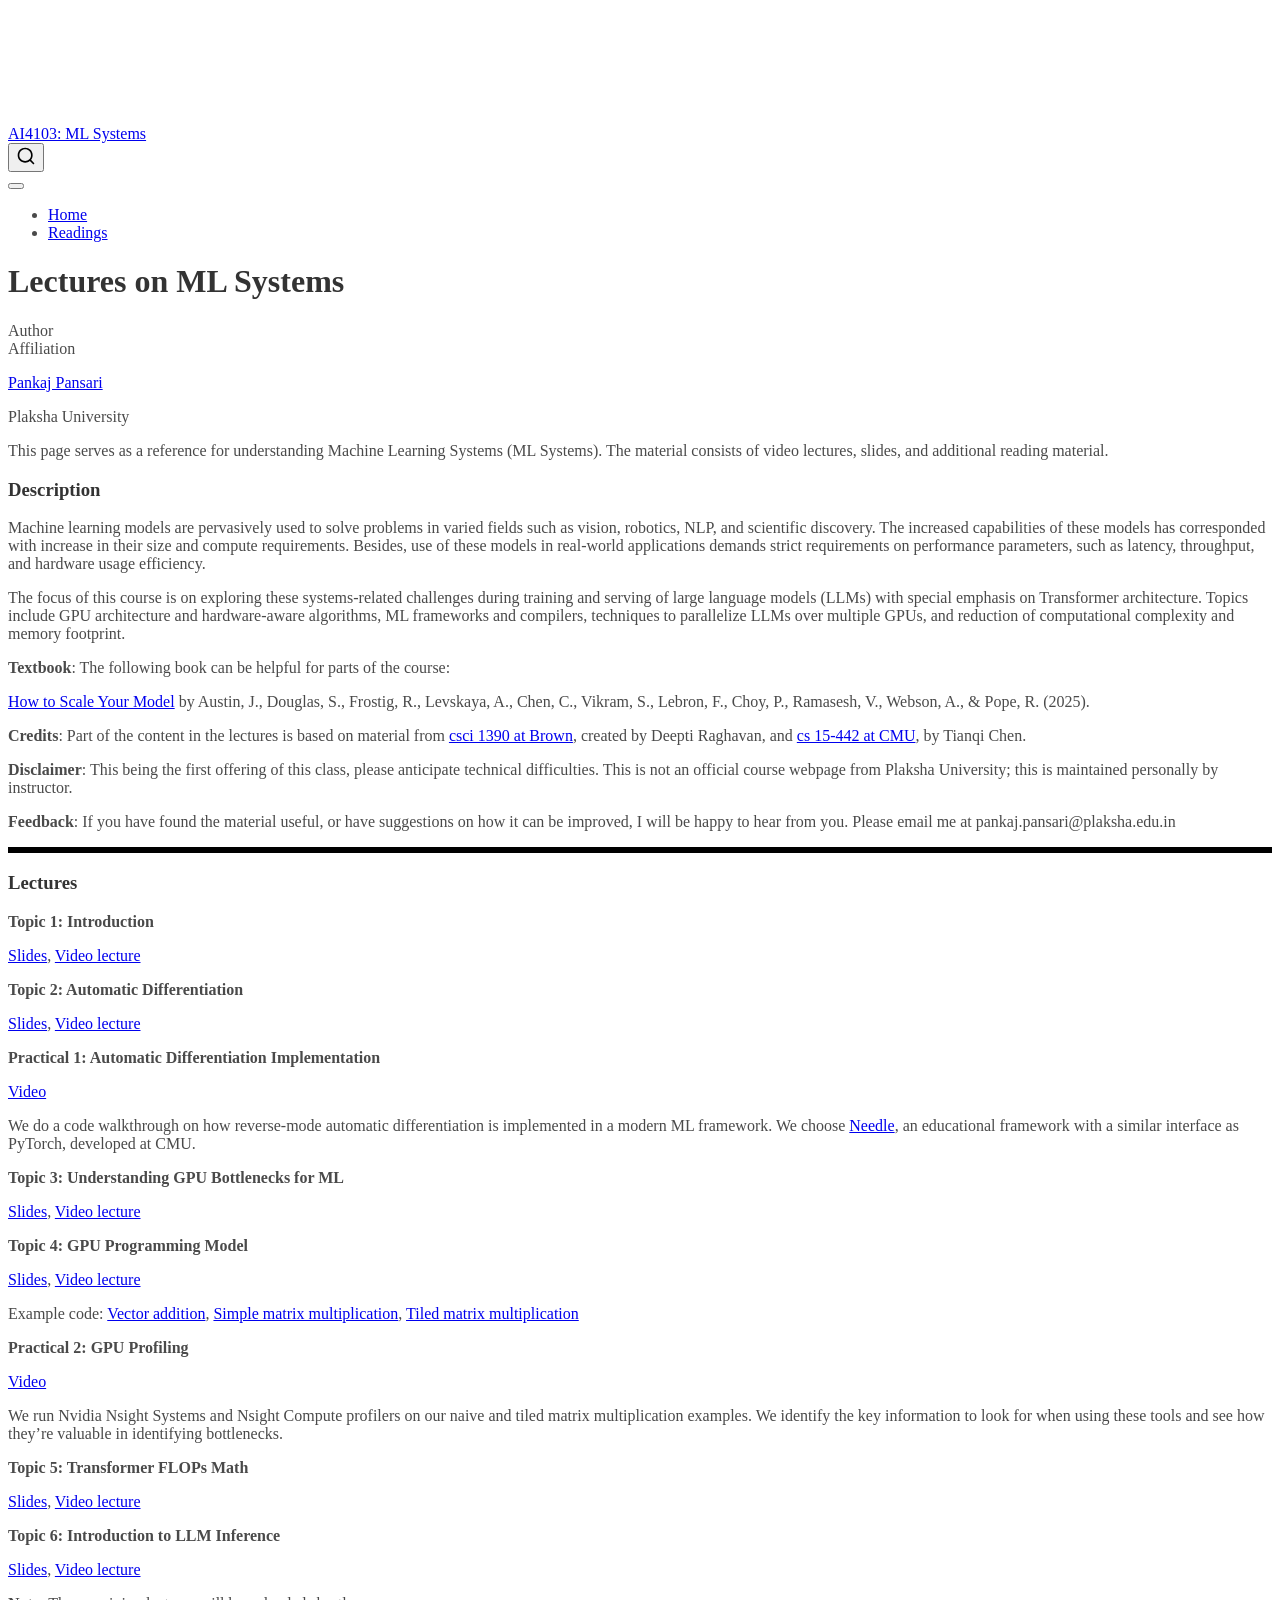
==== commit bb10c3a3: "fix style error" ====
--- a/docs/index.html
+++ b/docs/index.html
@@ -41,7 +41,7 @@
 <link href="site_libs/quarto-html/quarto-syntax-highlighting-587c61ba64f3a5504c4d52d930310e48.css" rel="stylesheet" id="quarto-text-highlighting-styles">
 <script src="site_libs/bootstrap/bootstrap.min.js"></script>
 <link href="site_libs/bootstrap/bootstrap-icons.css" rel="stylesheet">
-<link href="site_libs/bootstrap/bootstrap-4b79d889b18e038051b3b1f9d5cdfd08.min.css" rel="stylesheet" append-hash="true" id="quarto-bootstrap" data-mode="light">
+<link href="site_libs/bootstrap/bootstrap-75f39e407c0d6514f2ec31feff0b5b1a.min.css" rel="stylesheet" append-hash="true" id="quarto-bootstrap" data-mode="light">
 <script id="quarto-search-options" type="application/json">{
   "location": "navbar",
   "copy-button": false,
@@ -258,7 +258,7 @@
     }
       var localhostRegex = new RegExp(/^(?:http|https):\/\/localhost\:?[0-9]*\//);
       var mailtoRegex = new RegExp(/^mailto:/);
-        var filterRegex = new RegExp('/' + window.location.host + '/');
+        var filterRegex = new RegExp("https:\/\/ai4103-mlsys\.github\.io\/");
       var isInternal = (href) => {
           return filterRegex.test(href) || localhostRegex.test(href) || mailtoRegex.test(href);
       }
--- a/docs/styles.css
+++ b/docs/styles.css
@@ -1,6 +1,4 @@
 /* css styles */
-
-@import url('https://fonts.googleapis.com/css2?family=Source+Sans+3:wght@400;500;600;700&display=swap');
 
 /* Soften body text to dark gray instead of black */
 body {
@@ -22,14 +20,4 @@
 /* Softer description/section headings */
 h2 {
   font-size: 1.4rem;
-}
-
-.navbar {
-  background-color: #ffffff !important;
-  border-bottom: 1px solid #e0e0e0;
-}
-
-.navbar .navbar-brand,
-.navbar .nav-link {
-  color: #333333 !important;
 }
